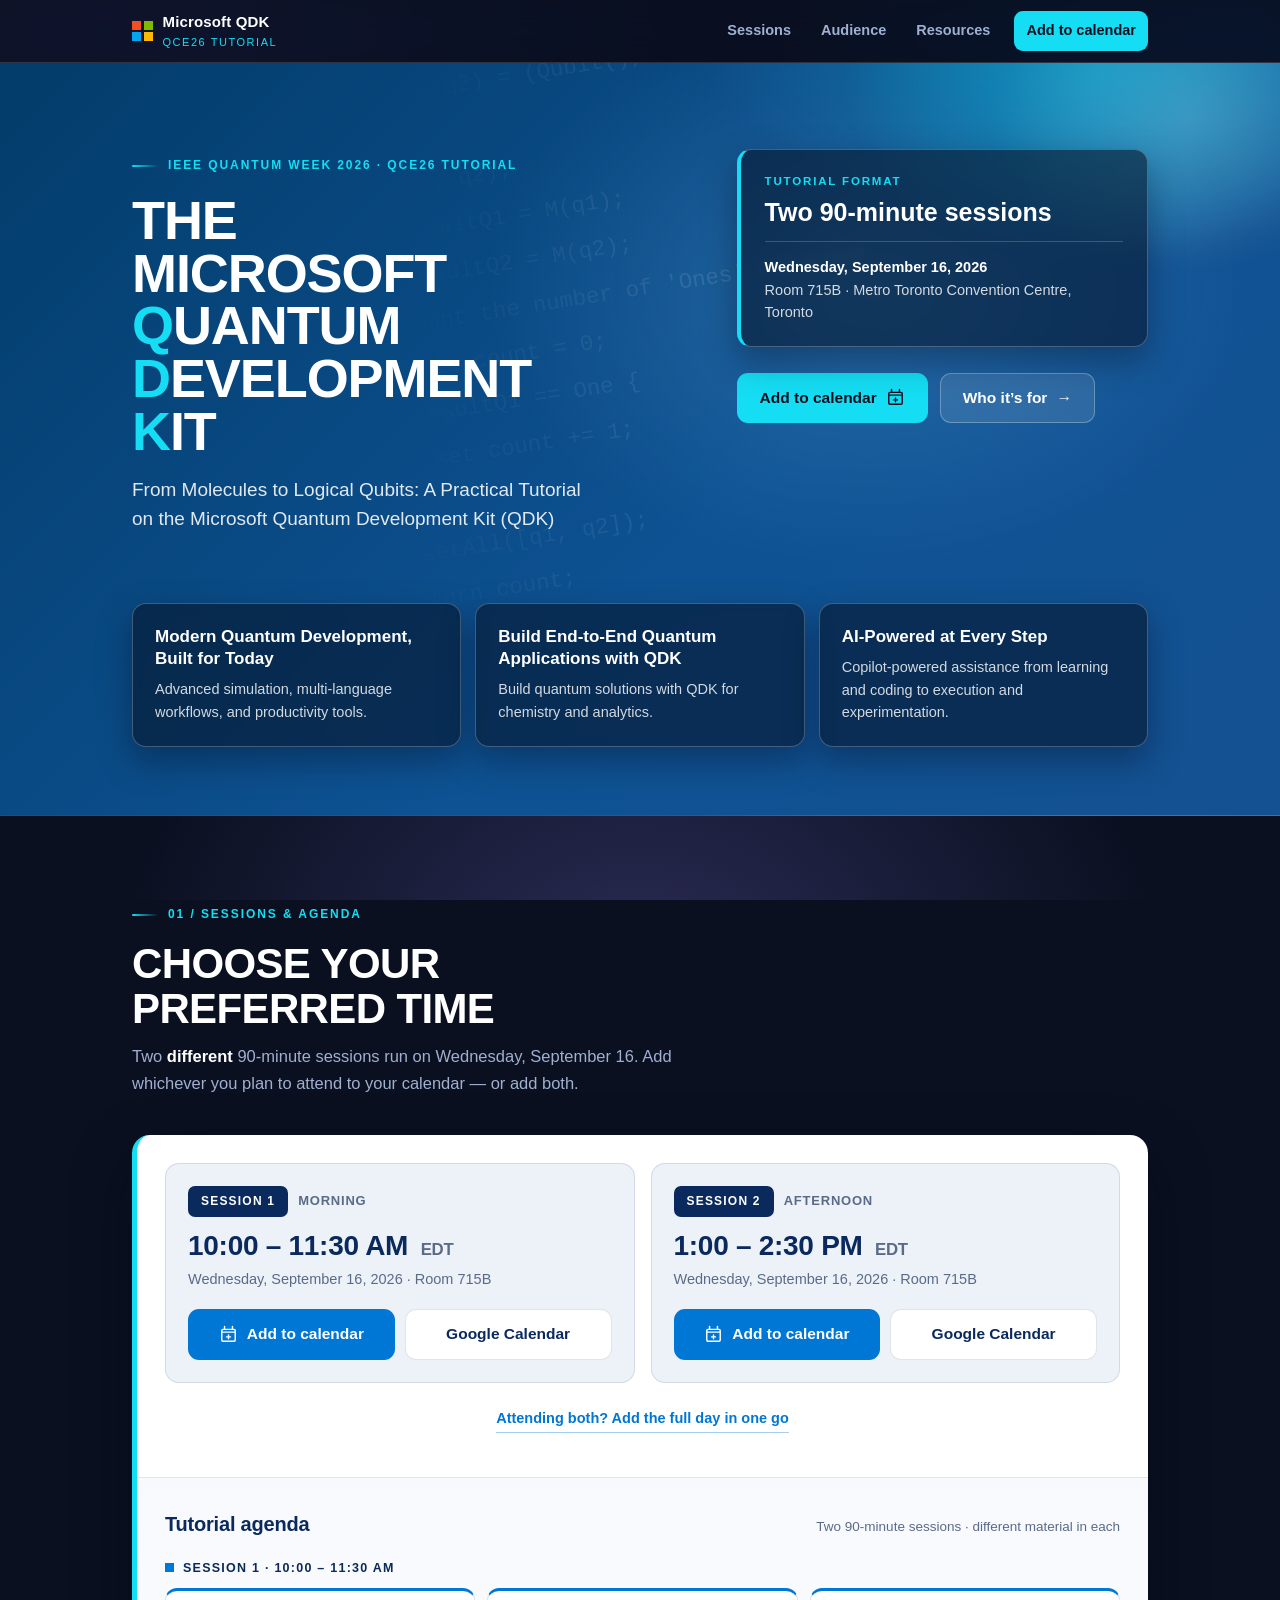
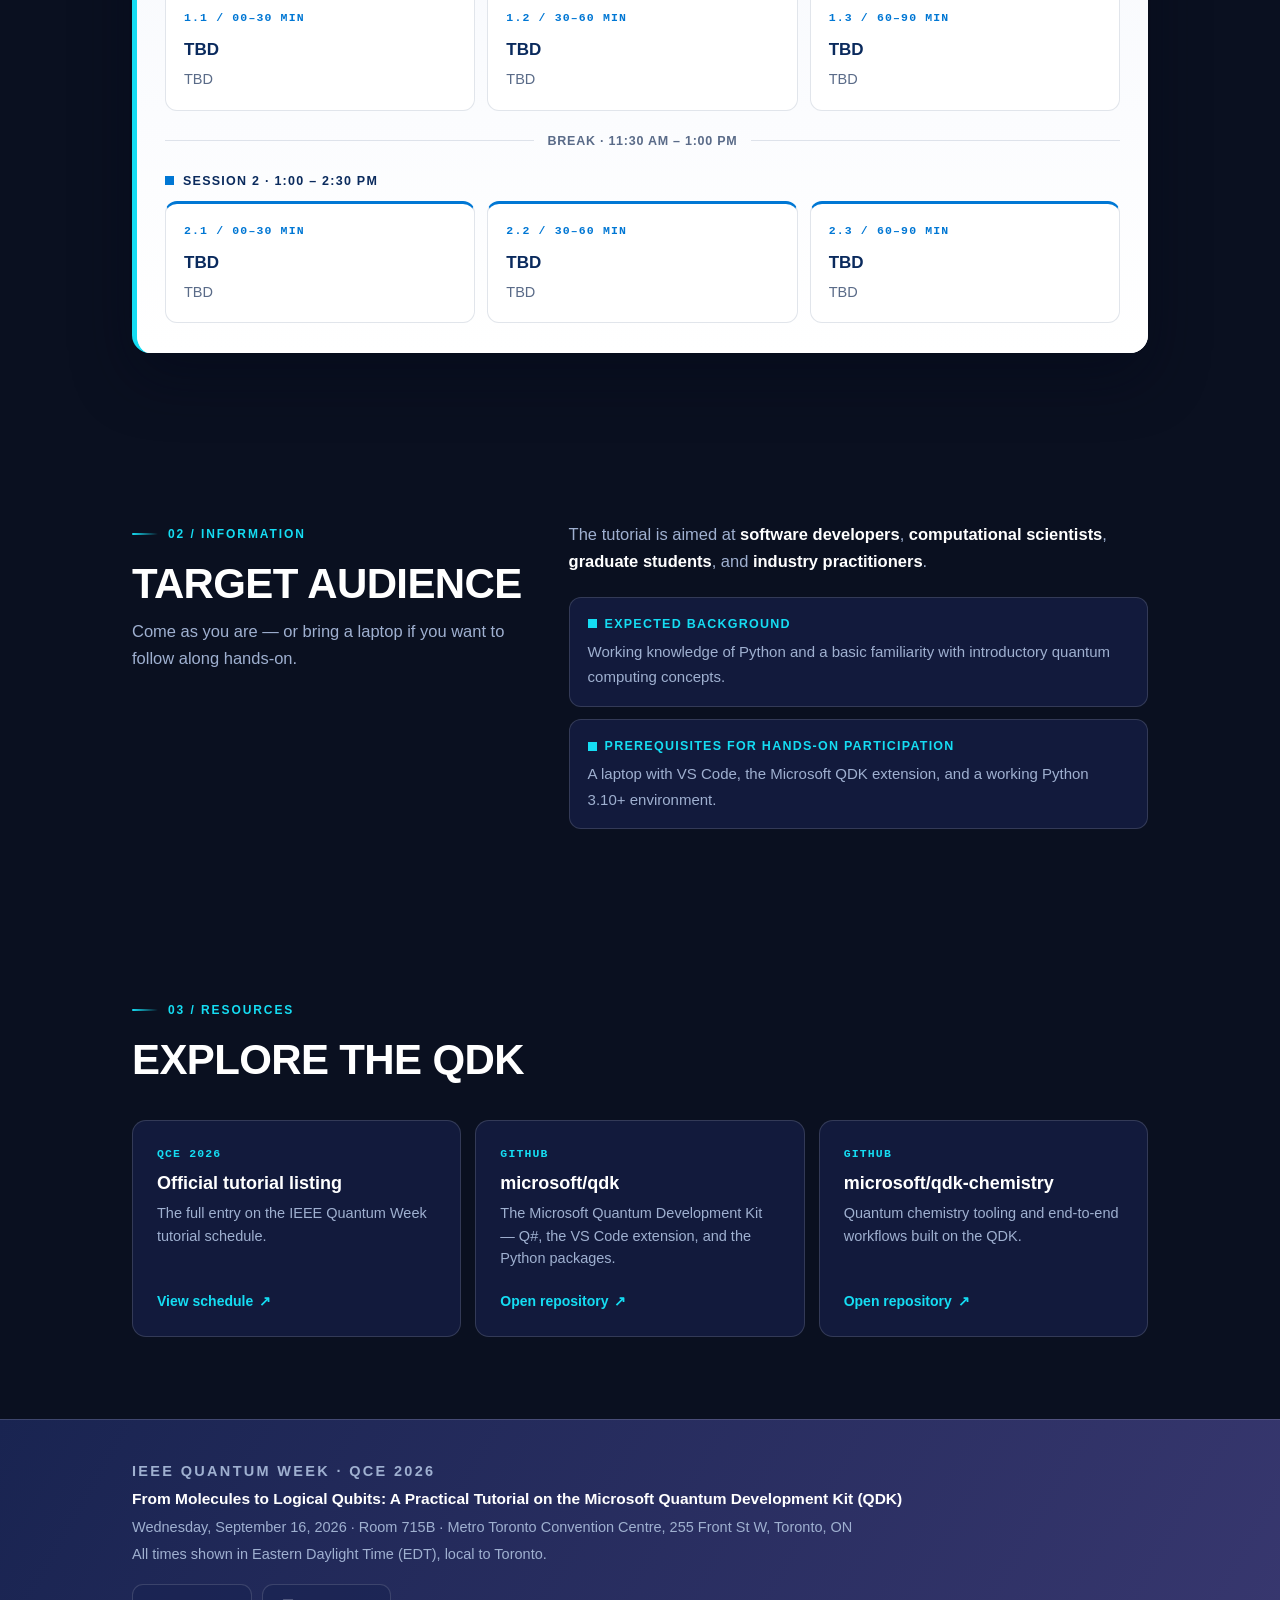
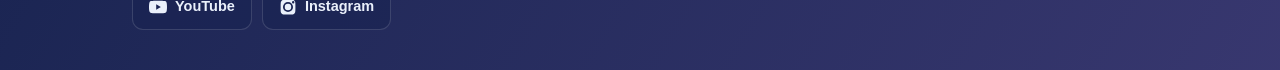
==== index.html @ 054aab3a "Treat the two sessions as distinct, shrink the hero, add socials Sessions now cover different materi" ====
<!DOCTYPE html>
<html lang="en">
<head>
<meta charset="utf-8">
<meta name="viewport" content="width=device-width, initial-scale=1, viewport-fit=cover">
<title>The Microsoft Quantum Development Kit &middot; QCE26 Tutorial</title>
<meta name="description" content="From Molecules to Logical Qubits: A Practical Tutorial on the Microsoft Quantum Development Kit (QDK). Two 90-minute sessions at IEEE Quantum Week (QCE 2026), Toronto. Add your preferred session to your calendar.">
<meta name="theme-color" content="#0a1020">
<meta property="og:title" content="The Microsoft Quantum Development Kit · QCE26 Tutorial">
<meta property="og:description" content="Two 90-minute sessions · Wednesday, September 16, 2026 · Room 715B · Metro Toronto Convention Centre">
<meta property="og:type" content="website">
<link rel="icon" href="data:image/svg+xml,&lt;svg xmlns=%22http://www.w3.org/2000/svg%22 viewBox=%220 0 32 32%22&gt;&lt;rect width=%2213%22 height=%2213%22 x=%222%22 y=%222%22 fill=%22%23f25022%22/&gt;&lt;rect width=%2213%22 height=%2213%22 x=%2217%22 y=%222%22 fill=%22%237fba00%22/&gt;&lt;rect width=%2213%22 height=%2213%22 x=%222%22 y=%2217%22 fill=%22%2300a4ef%22/&gt;&lt;rect width=%2213%22 height=%2213%22 x=%2217%22 y=%2217%22 fill=%22%23ffb900%22/&gt;&lt;/svg&gt;">
<style>
  *, *::before, *::after { box-sizing: border-box; }

  :root {
    /* Palette sampled from the QCE 2026 flyer */
    --navy-950: #0a1020;
    --navy-900: #0f1733;
    --navy-800: #192451;
    --purple:   #413d78;
    --blue-900: #0a2a5d;
    --blue-800: #023c6a;
    --blue-600: #0e5293;
    --blue-500: #145192;
    --ms-blue:  #0077d4;
    --cyan:     #15ddf3;

    --white: #ffffff;
    --row:   #edf2f9;
    --ink:   #0a2a5d;
    --ink-2: #33405c;
    --ink-3: #5a6b88;
    --line:  rgba(10, 42, 93, .12);

    --on-dark:     #eaf0fb;
    --on-dark-dim: #9fb0d0;
    --dark-line:   rgba(255, 255, 255, .14);

    --font-display: "Segoe UI Variable Display", "Segoe UI", -apple-system, BlinkMacSystemFont, "Helvetica Neue", Arial, sans-serif;
    --font-body: "Segoe UI Variable Text", "Segoe UI", -apple-system, BlinkMacSystemFont, Roboto, "Helvetica Neue", Arial, sans-serif;
    --font-mono: "Cascadia Code", "Consolas", ui-monospace, SFMono-Regular, Menlo, monospace;

    --radius: 18px;
    --header-h: 62px;
  }

  html {
    -webkit-text-size-adjust: 100%;
    scroll-behavior: smooth;
  }
  @media (prefers-reduced-motion: reduce) {
    html { scroll-behavior: auto; }
    * { transition: none !important; animation: none !important; }
  }

  body {
    margin: 0;
    min-height: 100dvh;
    font-family: var(--font-body);
    font-size: 16px;
    line-height: 1.6;
    color: var(--on-dark);
    background:
      radial-gradient(900px 620px at 8% 4%, rgba(65, 61, 120, .55), transparent 62%),
      radial-gradient(760px 540px at 96% 12%, rgba(14, 82, 147, .45), transparent 60%),
      radial-gradient(820px 620px at 50% 108%, rgba(65, 61, 120, .60), transparent 64%),
      var(--navy-950);
    background-attachment: fixed;
  }

  .container {
    width: 100%;
    max-width: 1080px;
    margin-inline: auto;
    padding-inline: clamp(18px, 4vw, 32px);
  }

  .sr-only {
    position: absolute; width: 1px; height: 1px;
    padding: 0; margin: -1px; overflow: hidden;
    clip: rect(0 0 0 0); white-space: nowrap; border: 0;
  }
  .skip-link {
    position: absolute; left: 12px; top: -60px; z-index: 100;
    padding: 10px 16px; border-radius: 10px;
    background: var(--cyan); color: var(--navy-950);
    font-weight: 700; text-decoration: none;
    transition: top .15s ease;
  }
  .skip-link:focus { top: 12px; }

  :where(a, button):focus-visible {
    outline: 2px solid var(--cyan);
    outline-offset: 3px;
    border-radius: 6px;
  }

  /* ---------------- Header ---------------- */

  .site-header {
    position: sticky; top: 0; z-index: 50;
    background: rgba(10, 16, 32, .82);
    -webkit-backdrop-filter: saturate(160%) blur(14px);
    backdrop-filter: saturate(160%) blur(14px);
    border-bottom: 1px solid var(--dark-line);
  }
  .header-inner {
    min-height: var(--header-h);
    display: flex; align-items: center; gap: 16px;
    flex-wrap: wrap;
  }
  .brand {
    display: inline-flex; align-items: center; gap: 10px;
    margin-right: auto;
    color: var(--white); text-decoration: none;
    font-family: var(--font-display);
    font-weight: 700; font-size: 15px; letter-spacing: .01em;
  }
  .brand-mark {
    display: grid; grid-template-columns: 9px 9px; gap: 2.5px;
    flex-shrink: 0;
  }
  .brand-mark i { display: block; width: 9px; height: 9px; }
  .brand-mark i:nth-child(1) { background: #f25022; }
  .brand-mark i:nth-child(2) { background: #7fba00; }
  .brand-mark i:nth-child(3) { background: #00a4ef; }
  .brand-mark i:nth-child(4) { background: #ffb900; }
  .brand-text small {
    display: block; font-size: 11px; font-weight: 500;
    letter-spacing: .14em; text-transform: uppercase;
    color: var(--cyan);
  }

  .nav-toggle {
    display: none;
    align-items: center; gap: 8px;
    padding: 8px 14px; border-radius: 10px;
    background: rgba(255, 255, 255, .07);
    border: 1px solid var(--dark-line);
    color: var(--on-dark);
    font: inherit; font-size: 14px; font-weight: 600;
    cursor: pointer;
  }

  .site-nav { display: flex; align-items: center; gap: 6px; }
  .site-nav a {
    padding: 8px 12px; border-radius: 9px;
    color: var(--on-dark-dim); text-decoration: none;
    font-size: 14.5px; font-weight: 600;
    transition: color .15s ease, background .15s ease;
  }
  .site-nav a:hover { color: var(--white); background: rgba(255, 255, 255, .07); }
  .site-nav .nav-cta {
    color: var(--navy-950);
    background: var(--cyan);
    margin-left: 6px;
  }
  .site-nav .nav-cta:hover { background: #6ce9f8; color: var(--navy-950); }

  @media (max-width: 760px) {
    .nav-toggle { display: inline-flex; }
    .site-nav {
      display: none;
      flex-basis: 100%;
      flex-direction: column; align-items: stretch; gap: 2px;
      padding-bottom: 12px;
    }
    .site-nav.is-open { display: flex; }
    .site-nav a { padding: 12px 14px; }
    .site-nav .nav-cta { margin-left: 0; margin-top: 6px; text-align: center; }
  }

  /* ---------------- Hero ---------------- */

  .hero {
    position: relative; isolation: isolate; overflow: hidden;
    background:
      radial-gradient(720px 420px at 88% -10%, rgba(21, 221, 243, .30), transparent 62%),
      radial-gradient(640px 460px at 68% 30%, rgba(120, 190, 240, .22), transparent 60%),
      linear-gradient(135deg, var(--blue-800) 0%, var(--blue-600) 58%, var(--blue-500) 100%);
    border-bottom: 1px solid rgba(255, 255, 255, .10);
  }
  /* Faint Q# code watermark, echoing the flyer artwork */
  .hero-code {
    position: absolute; inset: -8% -6% auto auto; z-index: -2;
    width: 78%;
    margin: 0; padding: 0;
    font-family: var(--font-mono);
    font-size: clamp(14px, 1.75vw, 24px);
    line-height: 2.05; white-space: pre;
    color: rgba(255, 255, 255, .14);
    transform: rotate(-9deg);
    -webkit-user-select: none; user-select: none;
    pointer-events: none;
    -webkit-mask-image: linear-gradient(100deg, transparent 8%, #000 44%, #000 80%, transparent 100%);
    mask-image: linear-gradient(100deg, transparent 8%, #000 44%, #000 80%, transparent 100%);
  }
  @media (max-width: 860px) { .hero-code { width: 130%; inset: -4% -30% auto auto; } }
  /* Soft translucent ribbon, echoing the flyer artwork */
  .hero-ribbon {
    position: absolute; z-index: -1; pointer-events: none;
    top: -34%; right: -14%; width: min(72%, 720px); aspect-ratio: 1.35;
    background:
      radial-gradient(closest-side, rgba(21, 221, 243, .34), transparent 72%),
      radial-gradient(closest-side at 62% 58%, rgba(255, 255, 255, .22), transparent 70%);
    border-radius: 50% 50% 46% 54% / 58% 42% 58% 42%;
    filter: blur(6px);
  }

  .hero-grid {
    position: relative;
    display: grid; gap: clamp(26px, 4vw, 48px);
    grid-template-columns: minmax(0, 1.15fr) minmax(0, .85fr);
    align-items: start;
    padding-block: clamp(48px, 8vw, 86px) clamp(30px, 4vw, 44px);
  }
  @media (max-width: 860px) { .hero-grid { grid-template-columns: 1fr; } }

  .eyebrow {
    display: inline-flex; align-items: center; gap: 10px;
    margin: 0 0 18px;
    font-size: 12px; font-weight: 700;
    letter-spacing: .16em; text-transform: uppercase;
    color: var(--cyan);
  }
  .eyebrow::before {
    content: ""; width: 26px; height: 2px; border-radius: 2px;
    background: linear-gradient(90deg, var(--cyan), rgba(21, 221, 243, 0));
    flex-shrink: 0;
  }

  .hero h1 {
    margin: 0 0 18px;
    font-family: var(--font-display);
    font-weight: 800; font-stretch: 87.5%;
    font-size: clamp(30px, 5.2vw, 54px);
    line-height: .98; letter-spacing: -.02em;
    text-transform: uppercase;
    color: var(--white);
  }
  /* One word per line so the Q / D / K initials always stack into "QDK" */
  .hero h1 .hl-line { display: block; }
  .hero h1 .hl-key { color: var(--cyan); }
  .hero-sub {
    margin: 0 0 26px; max-width: 44ch;
    font-size: clamp(16px, 1.7vw, 19px); line-height: 1.5;
    color: rgba(255, 255, 255, .88);
  }

  .hero-panel {
    padding: 22px 24px;
    background: rgba(6, 19, 40, .58);
    border: 1px solid rgba(255, 255, 255, .24);
    /* impeccable-disable side-tab -- deliberate: reproduces the cyan left edge
       on the white panel of the printed QCE 2026 flyer this page pairs with. */
    border-left: 4px solid var(--cyan);
    border-radius: 14px;
    box-shadow: 0 14px 34px rgba(2, 7, 20, .34);
    -webkit-backdrop-filter: blur(6px); backdrop-filter: blur(6px);
  }
  .panel-label {
    display: block; margin-bottom: 8px;
    font-size: 11.5px; font-weight: 700;
    letter-spacing: .16em; text-transform: uppercase;
    color: var(--cyan);
  }
  .panel-title {
    margin: 0 0 14px;
    font-family: var(--font-display);
    font-size: 25px; font-weight: 700; line-height: 1.15;
    color: var(--white);
  }
  .panel-line { display: block; height: 1px; background: rgba(255, 255, 255, .18); margin-bottom: 14px; }
  .panel-note { margin: 0; font-size: 14.5px; line-height: 1.55; color: rgba(255, 255, 255, .82); }
  .panel-note strong { color: var(--white); font-weight: 700; }

  .hero-actions { display: flex; flex-wrap: wrap; gap: 12px; margin-top: 26px; }

  .button {
    display: inline-flex; align-items: center; justify-content: center; gap: 9px;
    min-height: 48px; padding: 12px 22px;
    border-radius: 11px; border: 1px solid transparent;
    font-family: inherit; font-size: 15.5px; font-weight: 700;
    text-decoration: none; cursor: pointer;
    transition: transform .12s ease, filter .12s ease, background .15s ease;
  }
  .button svg { width: 19px; height: 19px; flex-shrink: 0; fill: none; stroke: currentColor; stroke-width: 1.8; stroke-linecap: round; stroke-linejoin: round; }
  .button:active { transform: scale(.985); }
  .button--primary { background: var(--cyan); color: var(--navy-950); }
  .button--primary:hover { filter: brightness(1.07); }
  .button--onblue { background: rgba(255, 255, 255, .10); color: var(--white); border-color: rgba(255, 255, 255, .28); }
  .button--onblue:hover { background: rgba(255, 255, 255, .18); }
  .button--ms { background: var(--ms-blue); color: var(--white); }
  .button--ms:hover { filter: brightness(1.08); }
  .button--ghost { background: var(--white); color: var(--ink); border-color: var(--line); }
  .button--ghost:hover { background: var(--row); }

  /* Three flyer highlights across the bottom of the hero */
  .highlights {
    position: relative;
    display: grid; gap: 14px;
    grid-template-columns: repeat(3, minmax(0, 1fr));
    padding-bottom: clamp(44px, 6vw, 68px);
  }
  @media (max-width: 860px) { .highlights { grid-template-columns: 1fr; } }
  .highlight {
    padding: 22px;
    background: rgba(6, 19, 40, .58);
    border: 1px solid rgba(255, 255, 255, .24);
    border-radius: 14px;
    box-shadow: 0 14px 34px rgba(2, 7, 20, .34);
    -webkit-backdrop-filter: blur(6px); backdrop-filter: blur(6px);
  }
  .highlight h3 {
    margin: 0 0 8px;
    font-family: var(--font-display);
    font-size: 17px; font-weight: 700; line-height: 1.3;
    color: var(--white);
  }
  .highlight p { margin: 0; font-size: 14.5px; line-height: 1.55; color: rgba(255, 255, 255, .82); }

  /* ---------------- Sections ---------------- */

  .section { padding-block: clamp(46px, 7vw, 82px); scroll-margin-top: calc(var(--header-h) + 12px); }

  .section-head { margin-bottom: clamp(24px, 3.4vw, 38px); max-width: 62ch; }
  .section-head h2 {
    margin: 0 0 12px;
    font-family: var(--font-display);
    font-weight: 800; font-stretch: 87.5%;
    font-size: clamp(28px, 4.4vw, 42px);
    line-height: 1.06; letter-spacing: -.015em;
    text-transform: uppercase;
    color: var(--white);
    text-wrap: balance;
  }
  .section-lead { margin: 0; font-size: 16.5px; line-height: 1.62; color: var(--on-dark-dim); }
  .section-lead strong { color: var(--white); font-weight: 600; }

  /* The white card, mirroring the flyer's cyan-edged panel */
  .panel-card {
    background: var(--white);
    color: var(--ink-2);
    border-radius: var(--radius);
    /* impeccable-disable side-tab -- deliberate: reproduces the cyan left edge
       on the white panel of the printed QCE 2026 flyer this page pairs with. */
    border-left: 5px solid var(--cyan);
    box-shadow: 0 24px 60px rgba(3, 8, 24, .42);
    overflow: hidden;
  }

  /* ---------------- Sessions ---------------- */

  .session-grid {
    display: grid; gap: 16px;
    grid-template-columns: repeat(2, minmax(0, 1fr));
    padding: clamp(20px, 3vw, 28px);
  }
  @media (max-width: 760px) { .session-grid { grid-template-columns: 1fr; } }

  .session {
    display: flex; flex-direction: column;
    padding: 22px;
    background: var(--row);
    border: 1px solid var(--line);
    border-radius: 14px;
  }
  .session-head { display: flex; align-items: center; gap: 10px; margin-bottom: 14px; flex-wrap: wrap; }
  .session-badge {
    padding: 6px 13px; border-radius: 7px;
    background: var(--blue-900); color: var(--white);
    font-family: var(--font-display);
    font-size: 12px; font-weight: 700; letter-spacing: .1em; text-transform: uppercase;
  }
  .session-part { font-size: 13px; font-weight: 600; letter-spacing: .06em; text-transform: uppercase; color: var(--ink-3); }
  .session-time {
    margin: 0 0 6px;
    font-family: var(--font-display);
    font-size: clamp(23px, 3vw, 28px); font-weight: 700;
    line-height: 1.1; letter-spacing: -.01em;
    color: var(--ink);
  }
  .session-time span { font-size: .6em; font-weight: 700; color: var(--ink-3); margin-left: 5px; }
  .session-meta { margin: 0 0 18px; font-size: 14.5px; color: var(--ink-3); }
  .session-actions { display: flex; flex-wrap: wrap; gap: 10px; margin-top: auto; }
  .session-actions .button { flex: 1 1 168px; }

  .session-foot {
    padding: 0 clamp(20px, 3vw, 28px) clamp(22px, 3vw, 28px);
    margin-top: -6px;
    text-align: center;
  }
  .text-link {
    display: inline-flex; align-items: center; gap: 6px;
    color: var(--ms-blue); font-size: 14.5px; font-weight: 600;
    text-decoration: none; border-bottom: 1px solid rgba(0, 119, 212, .35); padding-bottom: 2px;
  }
  .text-link:hover { border-bottom-color: var(--ms-blue); }

  /* ---------------- Agenda ---------------- */

  .agenda {
    padding: clamp(22px, 3vw, 30px) clamp(20px, 3vw, 28px);
    border-top: 1px solid var(--line);
    background: linear-gradient(180deg, #f7f9fd, var(--white));
  }
  .agenda-head {
    display: flex; align-items: baseline; justify-content: space-between;
    gap: 14px; flex-wrap: wrap; margin-bottom: 18px;
  }
  .agenda-head h3 {
    margin: 0;
    font-family: var(--font-display);
    font-size: 20px; font-weight: 700; letter-spacing: -.01em;
    color: var(--ink);
  }
  .agenda-head p { margin: 0; font-size: 13.5px; color: var(--ink-3); }
  .agenda-grid { display: grid; gap: 12px; grid-template-columns: repeat(3, minmax(0, 1fr)); }
  @media (max-width: 760px) { .agenda-grid { grid-template-columns: 1fr; } }

  /* Each session gets its own labelled row of blocks, split by the midday break */
  .agenda-session {
    margin: 0 0 10px;
    display: flex; align-items: center; gap: 9px;
    font-family: var(--font-display);
    font-size: 12.5px; font-weight: 700; letter-spacing: .1em; text-transform: uppercase;
    color: var(--blue-900);
  }
  .agenda-session::before {
    content: ""; flex-shrink: 0;
    width: 9px; height: 9px;
    background: var(--ms-blue);
  }
  .agenda-session + .agenda-grid { margin-bottom: 0; }
  .agenda-break {
    display: flex; align-items: center; gap: 14px;
    margin: 20px 0;
    font-size: 12.5px; font-weight: 600; letter-spacing: .06em; text-transform: uppercase;
    color: var(--ink-3);
  }
  .agenda-break::before, .agenda-break::after {
    content: ""; flex: 1 1 auto; height: 1px; background: var(--line);
  }
  .agenda-card {
    padding: 18px;
    background: var(--white);
    border: 1px solid var(--line);
    border-top: 3px solid var(--ms-blue);
    border-radius: 12px;
  }
  .card-number {
    display: block; margin-bottom: 9px;
    font-family: var(--font-mono);
    font-size: 11.5px; font-weight: 700; letter-spacing: .1em; text-transform: uppercase;
    color: var(--ms-blue);
  }
  .agenda-card h4 {
    margin: 0 0 5px;
    font-family: var(--font-display);
    font-size: 17px; font-weight: 700; color: var(--ink);
  }
  .agenda-card p { margin: 0; font-size: 14.5px; color: var(--ink-3); }

  /* ---------------- Audience ---------------- */

  .info-grid {
    display: grid; gap: clamp(20px, 3vw, 34px);
    grid-template-columns: minmax(0, .82fr) minmax(0, 1.18fr);
    align-items: start;
  }
  @media (max-width: 860px) { .info-grid { grid-template-columns: 1fr; } }
  /* No enclosing card here - the content sits straight on the dark section,
     so every colour below is the light-on-dark counterpart of the card version. */
  .info-body { padding-top: 4px; }
  .info-body > p:first-child { margin-top: 0; font-size: 16.5px; line-height: 1.62; color: var(--on-dark-dim); }
  .info-body > p:first-child strong { color: var(--white); font-weight: 700; }
  .req-list { list-style: none; margin: 22px 0 0; padding: 0; display: grid; gap: 12px; }
  .req-list li {
    padding: 16px 18px;
    background: rgba(25, 36, 81, .58);
    border: 1px solid var(--dark-line);
    border-radius: 12px;
  }
  .req-list strong {
    display: flex; align-items: center; gap: 8px; margin-bottom: 5px;
    font-family: var(--font-display);
    font-size: 12.5px; font-weight: 700; letter-spacing: .1em; text-transform: uppercase;
    color: var(--cyan);
  }
  .req-list strong::before {
    content: ""; flex-shrink: 0;
    width: 9px; height: 9px;
    background: var(--cyan);
  }
  .req-list span { font-size: 15px; line-height: 1.55; color: var(--on-dark-dim); }

  /* ---------------- Resources ---------------- */

  .resource-grid { display: grid; gap: 14px; grid-template-columns: repeat(3, minmax(0, 1fr)); }
  @media (max-width: 860px) { .resource-grid { grid-template-columns: 1fr; } }
  .resource {
    display: flex; flex-direction: column; gap: 8px;
    padding: 24px;
    background: rgba(25, 36, 81, .58);
    border: 1px solid var(--dark-line);
    border-radius: 14px;
    color: inherit; text-decoration: none;
    transition: background .15s ease, border-color .15s ease, transform .15s ease;
  }
  .resource:hover { background: rgba(25, 36, 81, .92); border-color: rgba(21, 221, 243, .5); transform: translateY(-2px); }
  .resource-kind {
    font-family: var(--font-mono);
    font-size: 11.5px; font-weight: 700; letter-spacing: .1em; text-transform: uppercase;
    color: var(--cyan);
  }
  .resource h3 {
    margin: 0;
    font-family: var(--font-display);
    font-size: 18px; font-weight: 700; line-height: 1.25;
    color: var(--white);
  }
  .resource p { margin: 0; font-size: 14.5px; line-height: 1.55; color: var(--on-dark-dim); }
  .resource-go {
    margin-top: auto; padding-top: 12px;
    display: inline-flex; align-items: center; gap: 6px;
    font-size: 14px; font-weight: 700; color: var(--cyan);
  }

  /* ---------------- Footer ---------------- */

  .site-footer {
    background: linear-gradient(120deg, var(--navy-800), var(--purple) 130%);
    border-top: 1px solid var(--dark-line);
  }
  .footer-inner { padding-block: clamp(28px, 4vw, 40px); }
  .footer-title {
    margin: 0 0 6px;
    font-family: var(--font-display);
    font-size: 12.5px; font-weight: 700; letter-spacing: .16em; text-transform: uppercase;
    color: var(--cyan);
  }
  .footer-inner p { margin: 0 0 4px; font-size: 14.5px; line-height: 1.6; color: var(--on-dark-dim); }
  .footer-inner p.strong { color: var(--white); font-weight: 600; font-size: 15.5px; }

  .footer-social { display: flex; flex-wrap: wrap; gap: 10px; margin-top: 18px; }
  .social {
    display: inline-flex; align-items: center; gap: 8px;
    min-height: 44px; padding: 10px 16px;
    background: rgba(25, 36, 81, .58);
    border: 1px solid var(--dark-line);
    border-radius: 11px;
    font-size: 14.5px; font-weight: 600;
    color: var(--on-dark); text-decoration: none;
    transition: background .15s ease, border-color .15s ease, color .15s ease;
  }
  .social:hover, .social:focus-visible { background: rgba(25, 36, 81, .92); border-color: rgba(21, 221, 243, .5); color: var(--white); }
  .social svg { width: 18px; height: 18px; flex-shrink: 0; fill: currentColor; }
</style>
</head>
<body id="top">

<a class="skip-link" href="#main">Skip to content</a>

<header class="site-header">
  <div class="container header-inner">
    <a class="brand" href="#top" aria-label="QDK QCE26 Tutorial — home">
      <span class="brand-mark" aria-hidden="true"><i></i><i></i><i></i><i></i></span>
      <span class="brand-text">Microsoft QDK<small>QCE26 Tutorial</small></span>
    </a>

    <button class="nav-toggle" type="button" aria-expanded="false" aria-controls="site-navigation">
      <span class="sr-only">Toggle navigation</span>
      <span aria-hidden="true">Menu</span>
    </button>

    <nav id="site-navigation" class="site-nav" aria-label="Primary navigation">
      <a href="#sessions">Sessions</a>
      <a href="#audience">Audience</a>
      <a href="#resources">Resources</a>
      <a class="nav-cta" href="#sessions">Add to calendar</a>
    </nav>
  </div>
</header>

<main id="main">

  <section class="hero" aria-labelledby="page-heading">
    <pre class="hero-code" aria-hidden="true">use (q1, q2) = (Qubit(), Qubit());
H(q1);
CNOT(q1, q2);
let resultQ1 = M(q1);
let resultQ2 = M(q2);
// Count the number of 'Ones' returned
mutable count = 0;
if resultQ1 == One {
    set count += 1;
}
ResetAll([q1, q2]);
return count;</pre>
    <span class="hero-ribbon" aria-hidden="true"></span>

    <div class="container">
      <div class="hero-grid">
        <div class="hero-copy">
          <p class="eyebrow">IEEE Quantum Week 2026 &middot; QCE26 Tutorial</p>
          <h1 id="page-heading">
            <span class="hl-line">The</span>
            <span class="hl-line">Microsoft</span>
            <span class="hl-line"><span class="hl-key">Q</span>uantum</span>
            <span class="hl-line"><span class="hl-key">D</span>evelopment</span>
            <span class="hl-line"><span class="hl-key">K</span>it</span>
          </h1>
          <p class="hero-sub">From Molecules to Logical Qubits: A Practical Tutorial on the Microsoft Quantum Development Kit (QDK)</p>
        </div>

        <div class="hero-side">
          <div class="hero-panel">
            <span class="panel-label">Tutorial format</span>
            <p class="panel-title">Two 90-minute sessions</p>
            <span class="panel-line" aria-hidden="true"></span>
            <p class="panel-note"><strong>Wednesday, September 16, 2026</strong><br>Room 715B &middot; Metro Toronto Convention Centre, Toronto</p>
          </div>
          <div class="hero-actions">
            <a class="button button--primary" href="#sessions">
              Add to calendar
              <svg viewBox="0 0 24 24" aria-hidden="true"><path d="M7 2v3M17 2v3M3.5 9h17M5 5.5h14a1.5 1.5 0 0 1 1.5 1.5v12A1.5 1.5 0 0 1 19 20.5H5A1.5 1.5 0 0 1 3.5 19V7A1.5 1.5 0 0 1 5 5.5Z"/><path d="M12 12.5v5M9.5 15h5"/></svg>
            </a>
            <a class="button button--onblue" href="#audience">Who it&rsquo;s for <span aria-hidden="true">&rarr;</span></a>
          </div>
        </div>
      </div>

      <div class="highlights">
        <article class="highlight">
          <h3>Modern Quantum Development, Built for Today</h3>
          <p>Advanced simulation, multi-language workflows, and productivity tools.</p>
        </article>
        <article class="highlight">
          <h3>Build End-to-End Quantum Applications with QDK</h3>
          <p>Build quantum solutions with QDK for chemistry and analytics.</p>
        </article>
        <article class="highlight">
          <h3>AI-Powered at Every Step</h3>
          <p>Copilot-powered assistance from learning and coding to execution and experimentation.</p>
        </article>
      </div>
    </div>
  </section>

  <section id="sessions" class="section" aria-labelledby="sessions-heading">
    <div class="container">
      <div class="section-head">
        <p class="eyebrow">01 / Sessions &amp; agenda</p>
        <h2 id="sessions-heading">Choose your preferred time</h2>
        <p class="section-lead">Two <strong>different</strong> 90-minute sessions run on Wednesday, September 16. Add whichever you plan to attend to your calendar &mdash; or add both.</p>
      </div>

      <div class="panel-card">
        <div class="session-grid">
          <article class="session">
            <div class="session-head">
              <span class="session-badge">Session 1</span>
              <span class="session-part">Morning</span>
            </div>
            <p class="session-time">10:00 &ndash; 11:30 AM <span>EDT</span></p>
            <p class="session-meta">Wednesday, September 16, 2026 &middot; Room 715B</p>
            <div class="session-actions">
              <a class="button button--ms" href="session1.ics">
                <svg viewBox="0 0 24 24" aria-hidden="true"><path d="M7 2v3M17 2v3M3.5 9h17M5 5.5h14a1.5 1.5 0 0 1 1.5 1.5v12A1.5 1.5 0 0 1 19 20.5H5A1.5 1.5 0 0 1 3.5 19V7A1.5 1.5 0 0 1 5 5.5Z"/><path d="M12 12.5v5M9.5 15h5"/></svg>
                Add to calendar
              </a>
              <a class="button button--ghost" href="https://calendar.google.com/calendar/render?action=TEMPLATE&amp;text=QDK%20Tutorial%20%28Session%201%29:%20From%20Molecules%20to%20Logical%20Qubits&amp;dates=20260916T140000Z/20260916T153000Z&amp;details=Session%201%20of%20the%20Microsoft%20Quantum%20Development%20Kit%20tutorial%20at%20IEEE%20Quantum%20Week%20%28QCE%202026%29.%0A%0AFrom%20Molecules%20to%20Logical%20Qubits:%20A%20Practical%20Tutorial%20on%20the%20Microsoft%20Quantum%20Development%20Kit%20%28QDK%29%0A%0AFull%20details:%20https://qce.quantum.ieee.org/2026/qce26-schedule/tutorial-schedule/%231297-1&amp;location=Room%20715B%2C%20Metro%20Toronto%20Convention%20Centre%2C%20255%20Front%20St%20W%2C%20Toronto%2C%20ON%2C%20Canada&amp;ctz=America/Toronto" target="_blank" rel="noopener">Google Calendar</a>
            </div>
          </article>

          <article class="session">
            <div class="session-head">
              <span class="session-badge">Session 2</span>
              <span class="session-part">Afternoon</span>
            </div>
            <p class="session-time">1:00 &ndash; 2:30 PM <span>EDT</span></p>
            <p class="session-meta">Wednesday, September 16, 2026 &middot; Room 715B</p>
            <div class="session-actions">
              <a class="button button--ms" href="session2.ics">
                <svg viewBox="0 0 24 24" aria-hidden="true"><path d="M7 2v3M17 2v3M3.5 9h17M5 5.5h14a1.5 1.5 0 0 1 1.5 1.5v12A1.5 1.5 0 0 1 19 20.5H5A1.5 1.5 0 0 1 3.5 19V7A1.5 1.5 0 0 1 5 5.5Z"/><path d="M12 12.5v5M9.5 15h5"/></svg>
                Add to calendar
              </a>
              <a class="button button--ghost" href="https://calendar.google.com/calendar/render?action=TEMPLATE&amp;text=QDK%20Tutorial%20%28Session%202%29:%20From%20Molecules%20to%20Logical%20Qubits&amp;dates=20260916T170000Z/20260916T183000Z&amp;details=Session%202%20of%20the%20Microsoft%20Quantum%20Development%20Kit%20tutorial%20at%20IEEE%20Quantum%20Week%20%28QCE%202026%29.%0A%0AFrom%20Molecules%20to%20Logical%20Qubits:%20A%20Practical%20Tutorial%20on%20the%20Microsoft%20Quantum%20Development%20Kit%20%28QDK%29%0A%0AFull%20details:%20https://qce.quantum.ieee.org/2026/qce26-schedule/tutorial-schedule/%231297-1&amp;location=Room%20715B%2C%20Metro%20Toronto%20Convention%20Centre%2C%20255%20Front%20St%20W%2C%20Toronto%2C%20ON%2C%20Canada&amp;ctz=America/Toronto" target="_blank" rel="noopener">Google Calendar</a>
            </div>
          </article>
        </div>

        <p class="session-foot"><a class="text-link" href="both-sessions.ics">Attending both? Add the full day in one go</a></p>

        <div class="agenda">
          <div class="agenda-head">
            <h3>Tutorial agenda</h3>
            <p>Two 90-minute sessions &middot; different material in each</p>
          </div>

          <p class="agenda-session">Session 1 &middot; 10:00 &ndash; 11:30 AM</p>
          <div class="agenda-grid">
            <article class="agenda-card">
              <span class="card-number">1.1 / 00&ndash;30 min</span>
              <h4>TBD</h4>
              <p>TBD</p>
            </article>
            <article class="agenda-card">
              <span class="card-number">1.2 / 30&ndash;60 min</span>
              <h4>TBD</h4>
              <p>TBD</p>
            </article>
            <article class="agenda-card">
              <span class="card-number">1.3 / 60&ndash;90 min</span>
              <h4>TBD</h4>
              <p>TBD</p>
            </article>
          </div>

          <p class="agenda-break">Break &middot; 11:30 AM &ndash; 1:00 PM</p>

          <p class="agenda-session">Session 2 &middot; 1:00 &ndash; 2:30 PM</p>
          <div class="agenda-grid">
            <article class="agenda-card">
              <span class="card-number">2.1 / 00&ndash;30 min</span>
              <h4>TBD</h4>
              <p>TBD</p>
            </article>
            <article class="agenda-card">
              <span class="card-number">2.2 / 30&ndash;60 min</span>
              <h4>TBD</h4>
              <p>TBD</p>
            </article>
            <article class="agenda-card">
              <span class="card-number">2.3 / 60&ndash;90 min</span>
              <h4>TBD</h4>
              <p>TBD</p>
            </article>
          </div>
        </div>
      </div>
    </div>
  </section>

  <section id="audience" class="section" aria-labelledby="audience-heading">
    <div class="container info-grid">
      <div class="section-head" style="margin-bottom:0">
        <p class="eyebrow">02 / Information</p>
        <h2 id="audience-heading">Target audience</h2>
        <p class="section-lead">Come as you are &mdash; or bring a laptop if you want to follow along hands-on.</p>
      </div>

      <div class="info-body">
        <p>The tutorial is aimed at <strong>software developers</strong>, <strong>computational scientists</strong>, <strong>graduate students</strong>, and <strong>industry practitioners</strong>.</p>
        <ul class="req-list">
          <li>
            <strong>Expected background</strong>
            <span>Working knowledge of Python and a basic familiarity with introductory quantum computing concepts.</span>
          </li>
          <li>
            <strong>Prerequisites for hands-on participation</strong>
            <span>A laptop with VS Code, the Microsoft QDK extension, and a working Python 3.10+ environment.</span>
          </li>
        </ul>
      </div>
    </div>
  </section>

  <section id="resources" class="section" aria-labelledby="resources-heading">
    <div class="container">
      <div class="section-head">
        <p class="eyebrow">03 / Resources</p>
        <h2 id="resources-heading">Explore the QDK</h2>
      </div>

      <div class="resource-grid">
        <a class="resource" href="https://qce.quantum.ieee.org/2026/qce26-schedule/tutorial-schedule/#1297-1" target="_blank" rel="noopener">
          <span class="resource-kind">QCE 2026</span>
          <h3>Official tutorial listing</h3>
          <p>The full entry on the IEEE Quantum Week tutorial schedule.</p>
          <span class="resource-go">View schedule <span aria-hidden="true">&#8599;</span></span>
        </a>

        <a class="resource" href="https://github.com/microsoft/qdk" target="_blank" rel="noopener">
          <span class="resource-kind">GitHub</span>
          <h3>microsoft/qdk</h3>
          <p>The Microsoft Quantum Development Kit &mdash; Q#, the VS Code extension, and the Python packages.</p>
          <span class="resource-go">Open repository <span aria-hidden="true">&#8599;</span></span>
        </a>

        <a class="resource" href="https://github.com/microsoft/qdk-chemistry" target="_blank" rel="noopener">
          <span class="resource-kind">GitHub</span>
          <h3>microsoft/qdk-chemistry</h3>
          <p>Quantum chemistry tooling and end-to-end workflows built on the QDK.</p>
          <span class="resource-go">Open repository <span aria-hidden="true">&#8599;</span></span>
        </a>
      </div>
    </div>
  </section>

</main>

<footer class="site-footer">
  <div class="container footer-inner">
    <p class="footer-title">IEEE Quantum Week &middot; QCE 2026</p>
    <p class="strong">From Molecules to Logical Qubits: A Practical Tutorial on the Microsoft Quantum Development Kit (QDK)</p>
    <p>Wednesday, September 16, 2026 &middot; Room 715B &middot; Metro Toronto Convention Centre, 255 Front St W, Toronto, ON</p>
    <p>All times shown in Eastern Daylight Time (EDT), local to Toronto.</p>

    <div class="footer-social">
      <a class="social" href="https://www.youtube.com/playlist?list=PLlrxD0HtieHj3mBWaxRbKBGil8Snm6LK2" target="_blank" rel="noopener">
        <svg viewBox="0 0 24 24" aria-hidden="true"><path d="M23.5 6.2a3 3 0 0 0-2.1-2.1C19.5 3.6 12 3.6 12 3.6s-7.5 0-9.4.5A3 3 0 0 0 .5 6.2C0 8.1 0 12 0 12s0 3.9.5 5.8a3 3 0 0 0 2.1 2.1c1.9.5 9.4.5 9.4.5s7.5 0 9.4-.5a3 3 0 0 0 2.1-2.1c.5-1.9.5-5.8.5-5.8s0-3.9-.5-5.8ZM9.6 15.6V8.4l6.2 3.6-6.2 3.6Z"/></svg>
        YouTube
      </a>
      <a class="social" href="https://www.instagram.com/quantumirl/" target="_blank" rel="noopener">
        <svg viewBox="0 0 24 24" aria-hidden="true"><path d="M12 2.2c3.2 0 3.6 0 4.9.1 1.2.1 1.8.2 2.2.4.6.2 1 .5 1.4.9.4.4.7.8.9 1.4.2.4.4 1 .4 2.2.1 1.3.1 1.7.1 4.9s0 3.6-.1 4.9c-.1 1.2-.2 1.8-.4 2.2-.2.6-.5 1-.9 1.4-.4.4-.8.7-1.4.9-.4.2-1 .4-2.2.4-1.3.1-1.7.1-4.9.1s-3.6 0-4.9-.1c-1.2-.1-1.8-.2-2.2-.4-.6-.2-1-.5-1.4-.9-.4-.4-.7-.8-.9-1.4-.2-.4-.4-1-.4-2.2C2.2 15.6 2.2 15.2 2.2 12s0-3.6.1-4.9c.1-1.2.2-1.8.4-2.2.2-.6.5-1 .9-1.4.4-.4.8-.7 1.4-.9.4-.2 1-.4 2.2-.4C8.4 2.2 8.8 2.2 12 2.2Zm0 3.1A6.7 6.7 0 1 0 18.7 12 6.7 6.7 0 0 0 12 5.3Zm0 11A4.3 4.3 0 1 1 16.3 12 4.3 4.3 0 0 1 12 16.3ZM18.9 4a1.6 1.6 0 1 0 1.6 1.6A1.6 1.6 0 0 0 18.9 4Z"/></svg>
        Instagram
      </a>
    </div>
  </div>
</footer>

<script>
  (function () {
    var toggle = document.querySelector('.nav-toggle');
    var nav = document.getElementById('site-navigation');
    if (!toggle || !nav) return;

    function close() {
      nav.classList.remove('is-open');
      toggle.setAttribute('aria-expanded', 'false');
    }

    toggle.addEventListener('click', function () {
      var open = nav.classList.toggle('is-open');
      toggle.setAttribute('aria-expanded', open ? 'true' : 'false');
    });

    nav.addEventListener('click', function (e) {
      if (e.target.tagName === 'A') close();
    });

    document.addEventListener('keydown', function (e) {
      if (e.key === 'Escape') close();
    });
  })();
</script>

</body>
</html>
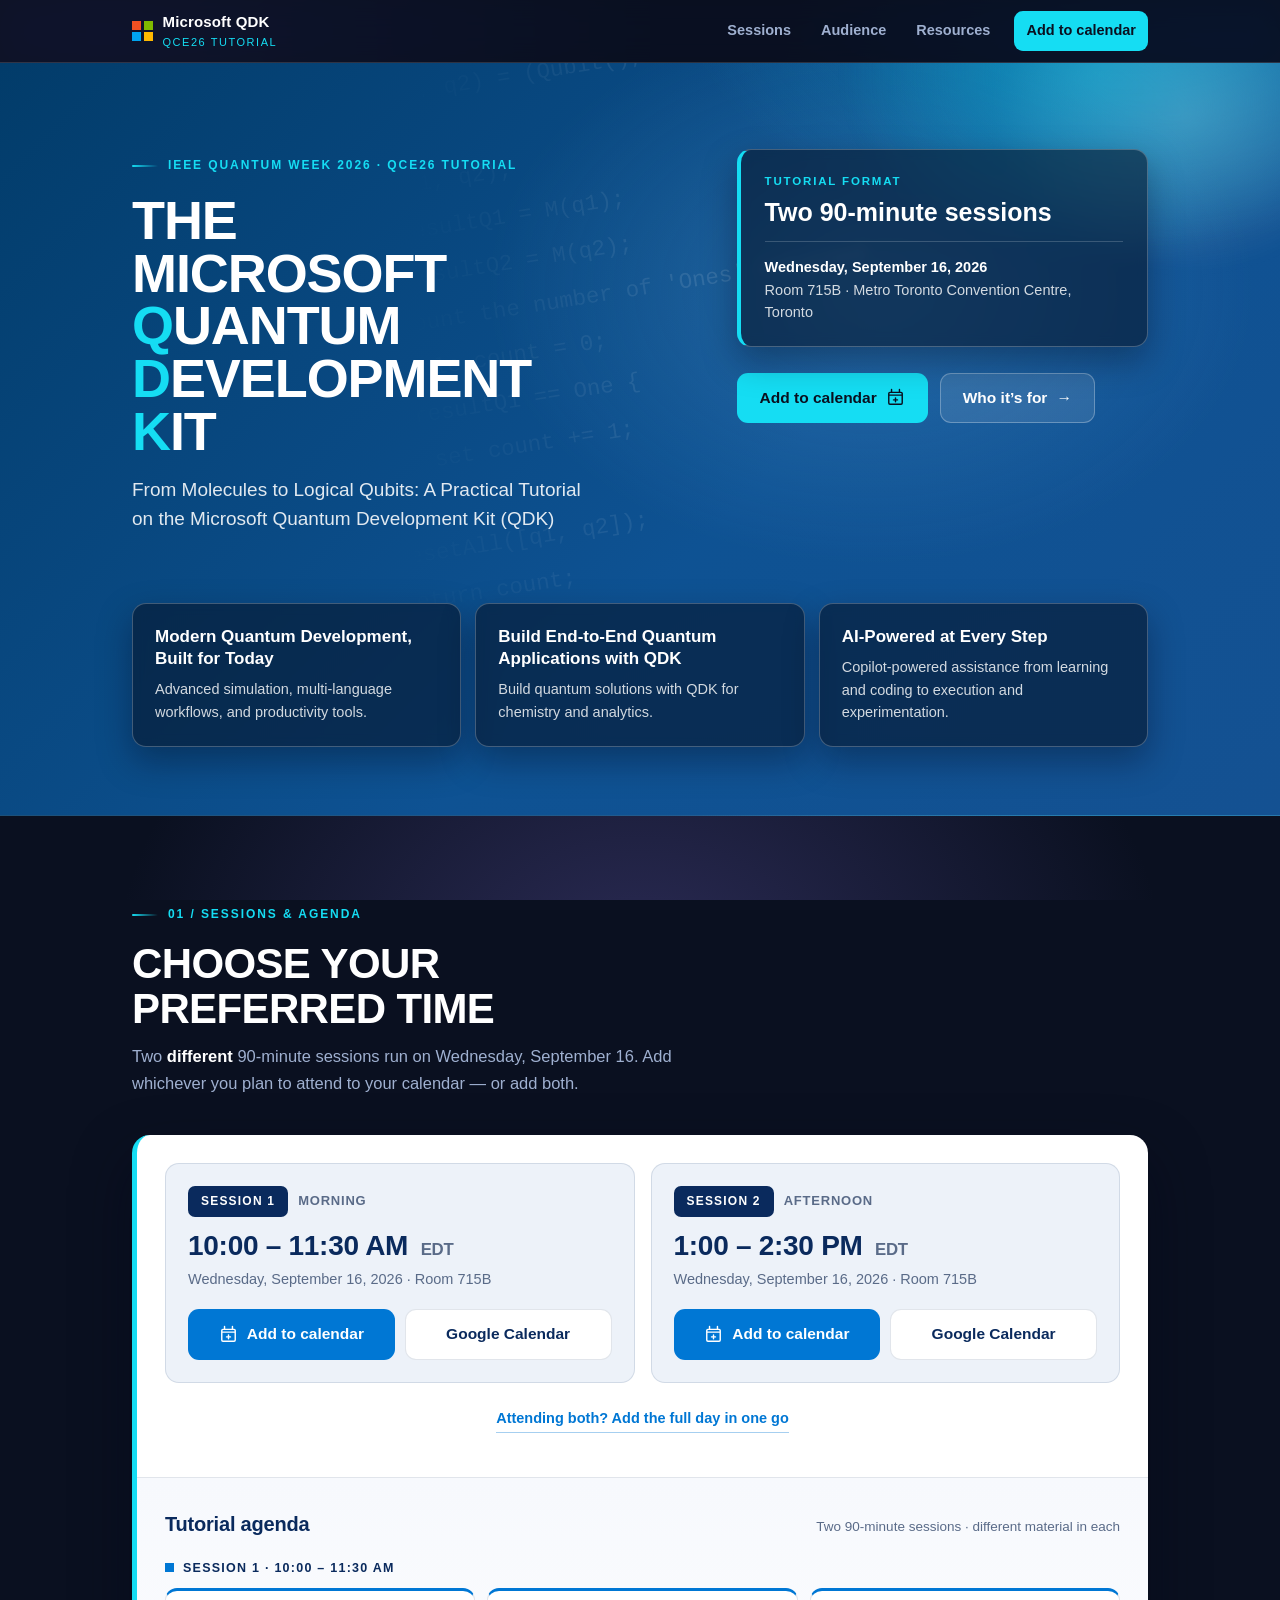
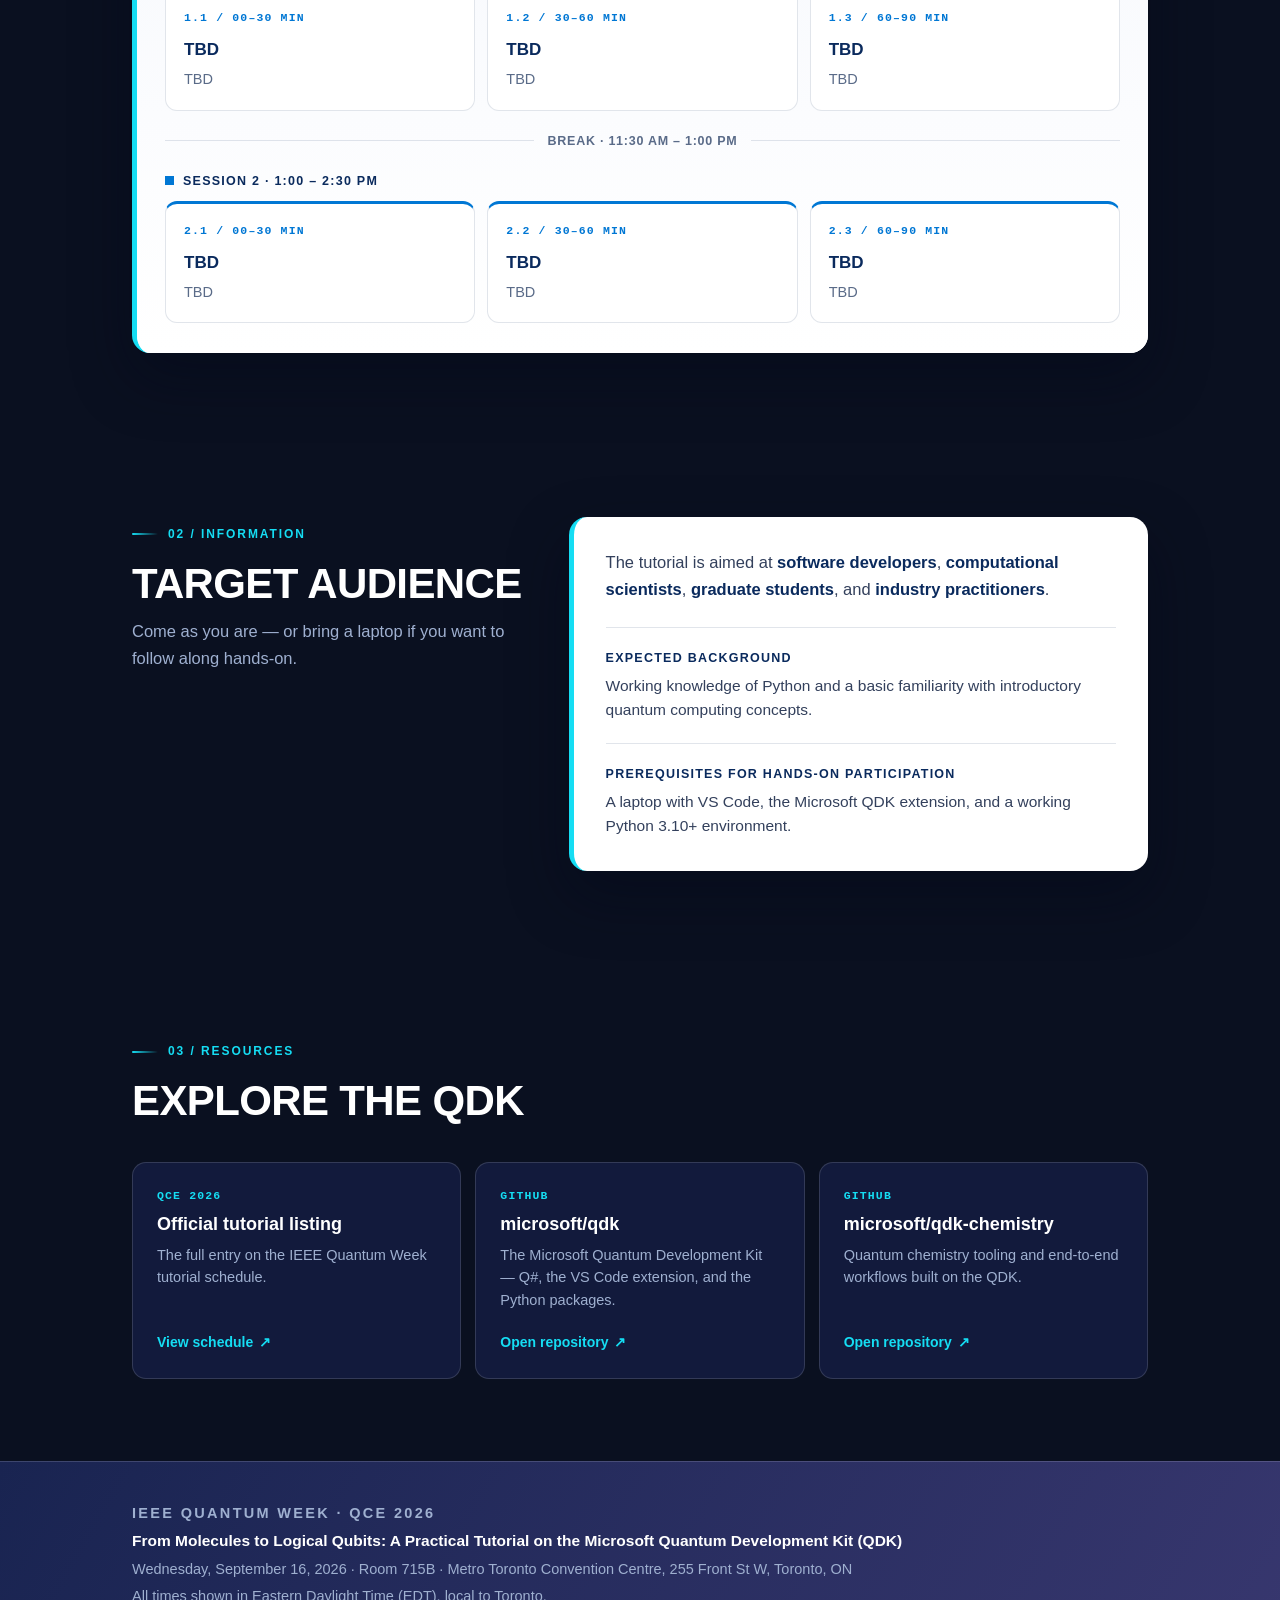
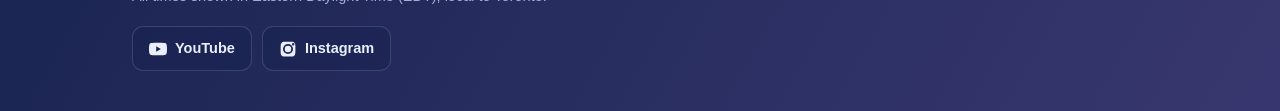
==== commit 74874f80: "Flatten the target audience card to plain text rows Restores the white panel but drops the nested gr" ====
--- a/index.html
+++ b/index.html
@@ -470,30 +470,21 @@
     align-items: start;
   }
   @media (max-width: 860px) { .info-grid { grid-template-columns: 1fr; } }
-  /* No enclosing card here - the content sits straight on the dark section,
-     so every colour below is the light-on-dark counterpart of the card version. */
-  .info-body { padding-top: 4px; }
-  .info-body > p:first-child { margin-top: 0; font-size: 16.5px; line-height: 1.62; color: var(--on-dark-dim); }
-  .info-body > p:first-child strong { color: var(--white); font-weight: 700; }
-  .req-list { list-style: none; margin: 22px 0 0; padding: 0; display: grid; gap: 12px; }
-  .req-list li {
-    padding: 16px 18px;
-    background: rgba(25, 36, 81, .58);
-    border: 1px solid var(--dark-line);
-    border-radius: 12px;
-  }
+  .info-body { padding: clamp(24px, 3vw, 32px); }
+  .info-body > p:first-child { margin-top: 0; font-size: 16.5px; line-height: 1.62; color: var(--ink-2); }
+  .info-body > p:first-child strong { color: var(--blue-900); font-weight: 700; }
+
+  /* Plain labelled rows inside the card - hairline rules instead of nested boxes,
+     so the section reads as one panel rather than boxes within a box. */
+  .req-list { list-style: none; margin: 24px 0 0; padding: 0; display: grid; gap: 20px; }
+  .req-list li { padding-top: 20px; border-top: 1px solid var(--line); }
   .req-list strong {
-    display: flex; align-items: center; gap: 8px; margin-bottom: 5px;
+    display: block; margin-bottom: 6px;
     font-family: var(--font-display);
     font-size: 12.5px; font-weight: 700; letter-spacing: .1em; text-transform: uppercase;
-    color: var(--cyan);
-  }
-  .req-list strong::before {
-    content: ""; flex-shrink: 0;
-    width: 9px; height: 9px;
-    background: var(--cyan);
-  }
-  .req-list span { font-size: 15px; line-height: 1.55; color: var(--on-dark-dim); }
+    color: var(--blue-900);
+  }
+  .req-list span { display: block; font-size: 15.5px; line-height: 1.58; color: var(--ink-2); }
 
   /* ---------------- Resources ---------------- */
 
@@ -751,7 +742,7 @@
         <p class="section-lead">Come as you are &mdash; or bring a laptop if you want to follow along hands-on.</p>
       </div>
 
-      <div class="info-body">
+      <div class="panel-card info-body">
         <p>The tutorial is aimed at <strong>software developers</strong>, <strong>computational scientists</strong>, <strong>graduate students</strong>, and <strong>industry practitioners</strong>.</p>
         <ul class="req-list">
           <li>
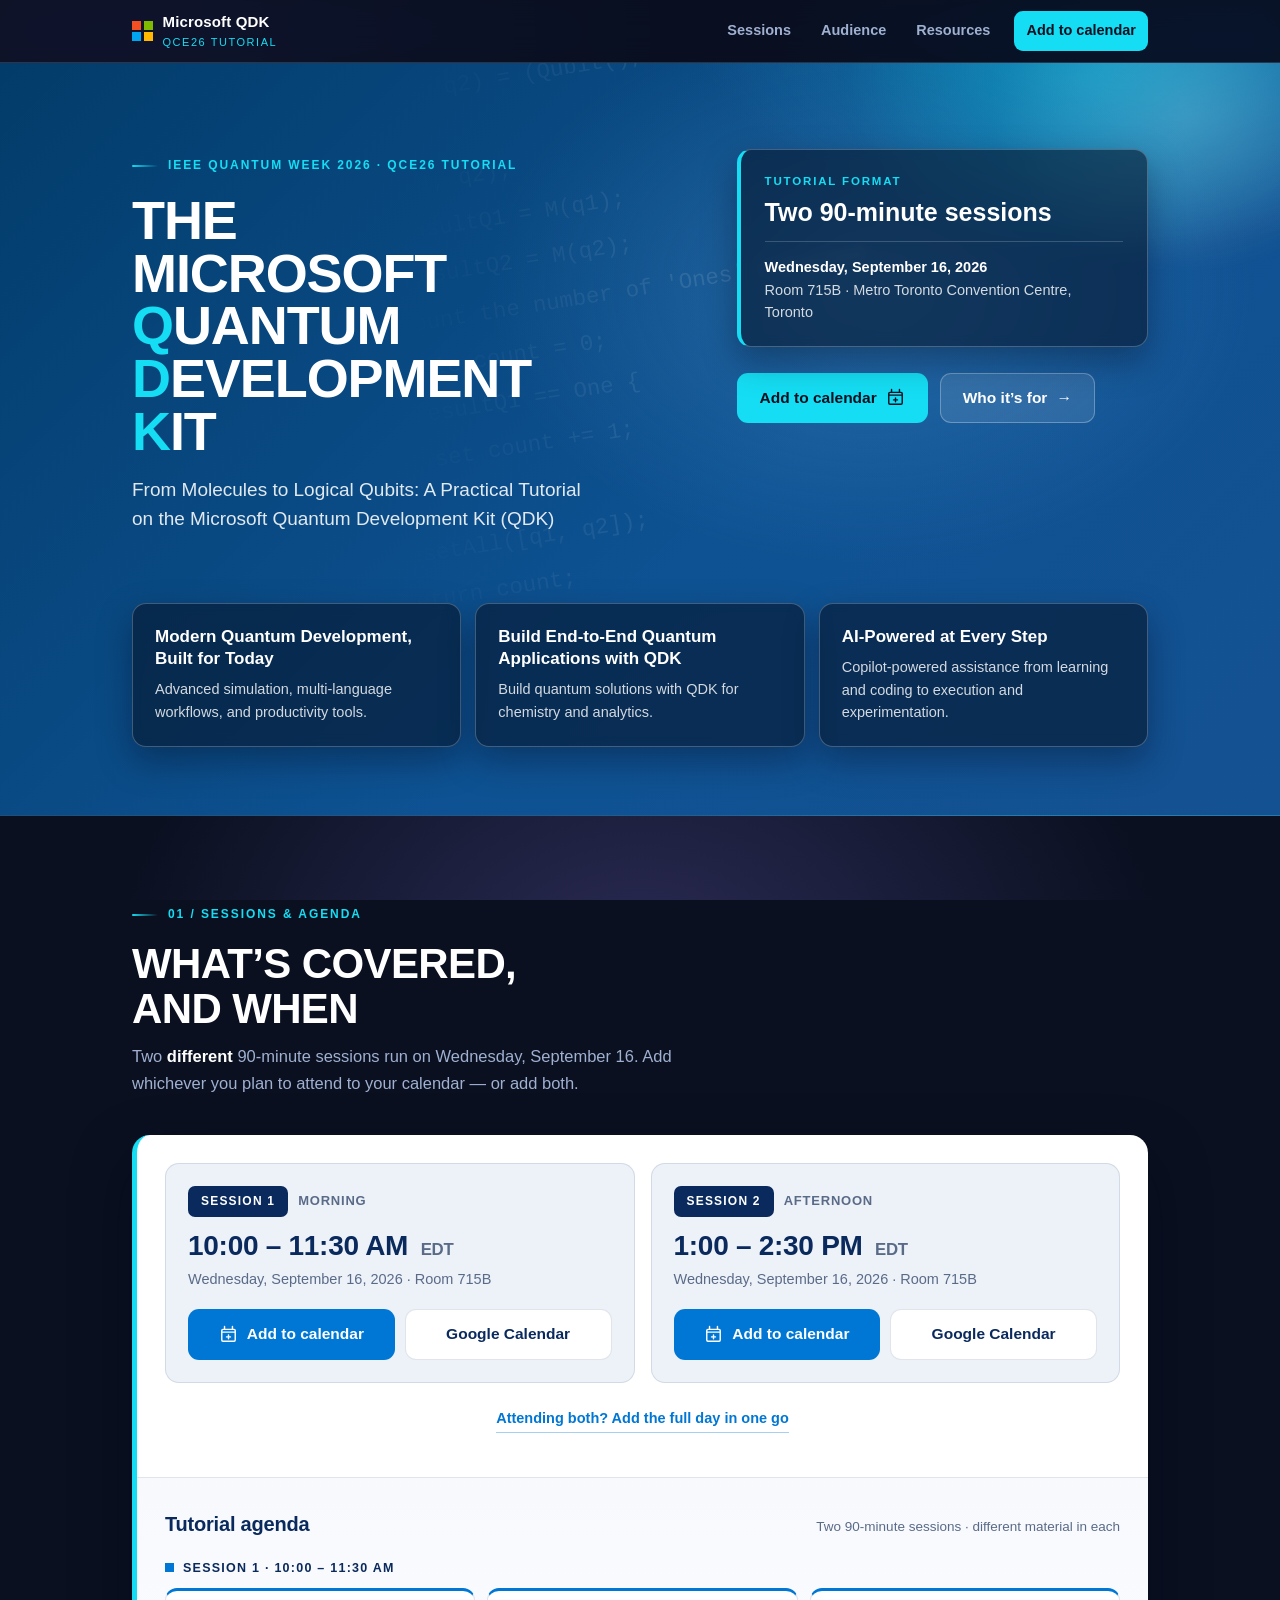
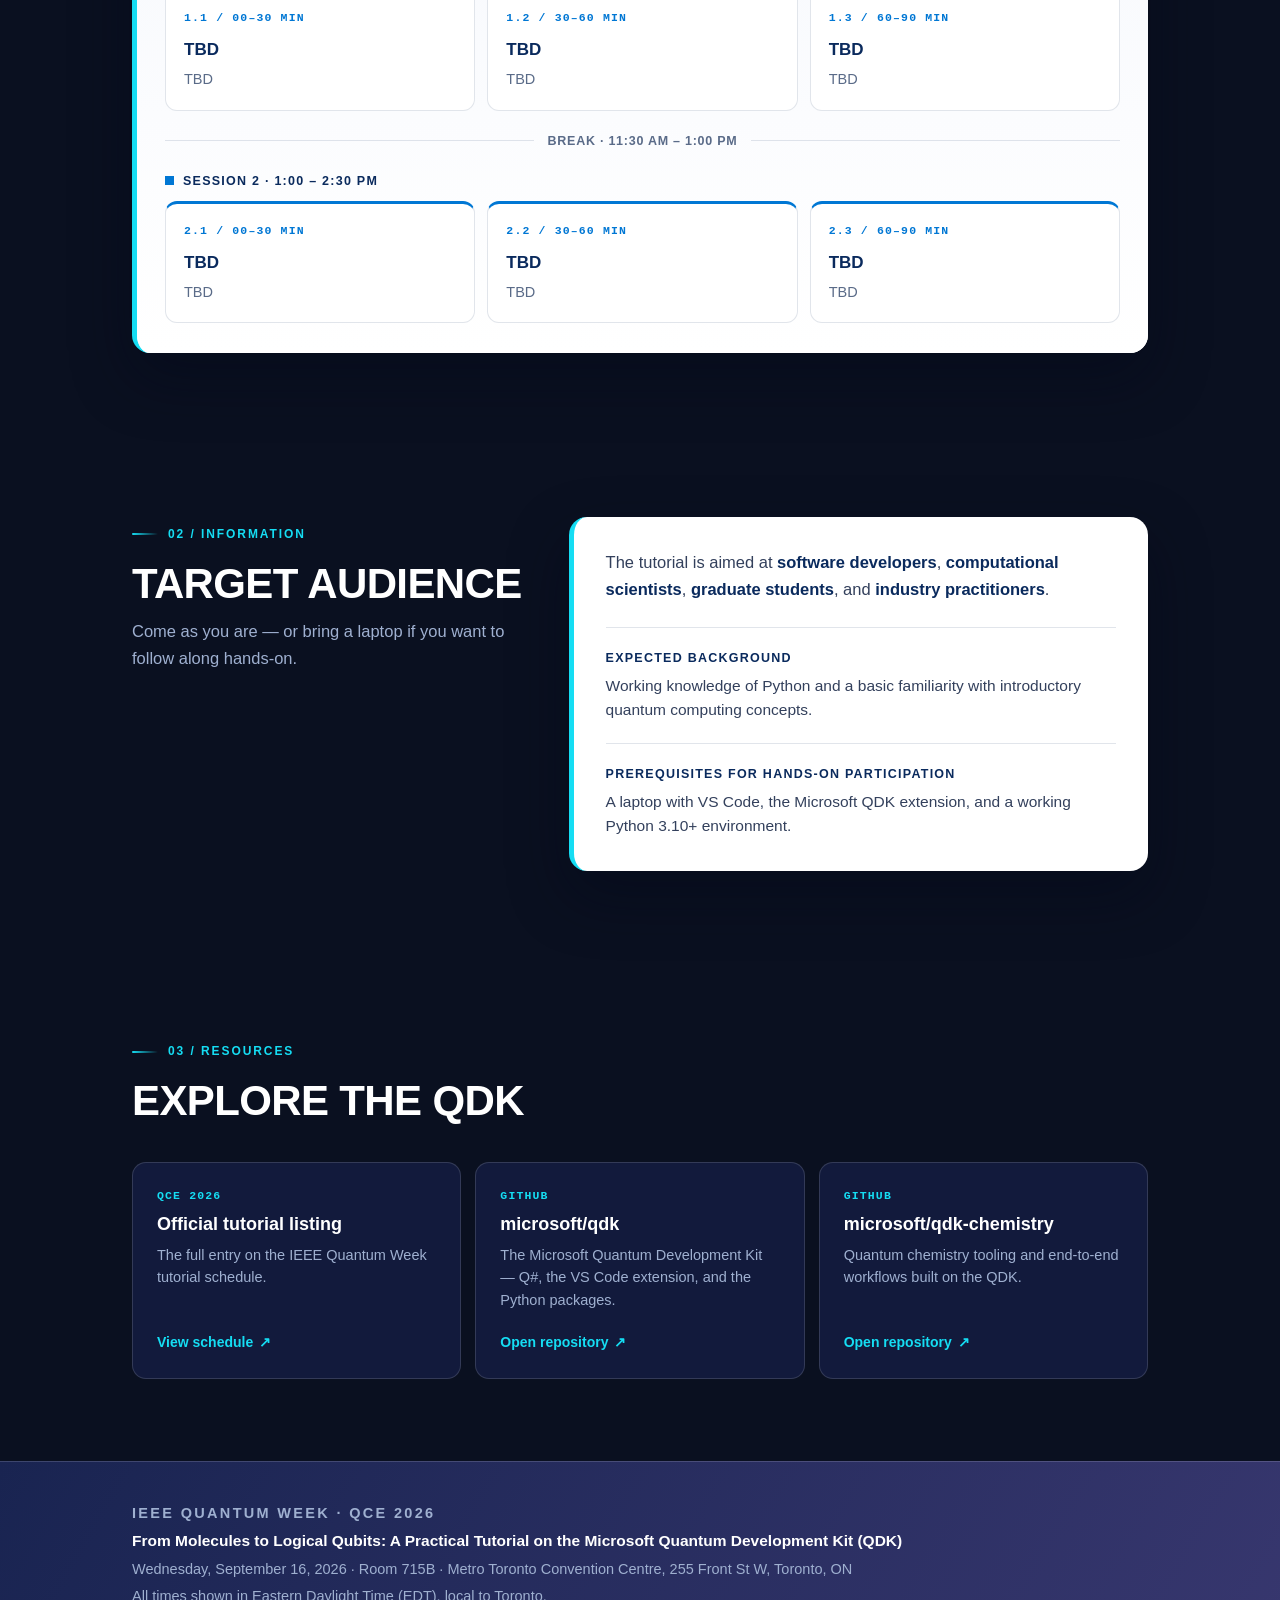
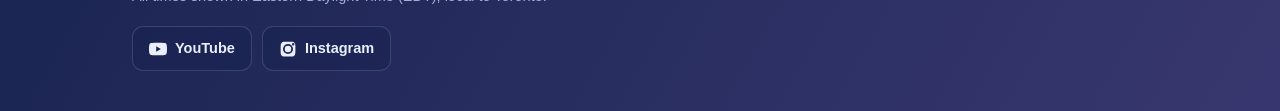
==== commit 704f1cd3: "Retitle section 01 now that the sessions differ Co-authored-by: Copilot App <223556219+Copilot@users" ====
--- a/index.html
+++ b/index.html
@@ -643,7 +643,7 @@
     <div class="container">
       <div class="section-head">
         <p class="eyebrow">01 / Sessions &amp; agenda</p>
-        <h2 id="sessions-heading">Choose your preferred time</h2>
+        <h2 id="sessions-heading">What&rsquo;s covered, and when</h2>
         <p class="section-lead">Two <strong>different</strong> 90-minute sessions run on Wednesday, September 16. Add whichever you plan to attend to your calendar &mdash; or add both.</p>
       </div>
 
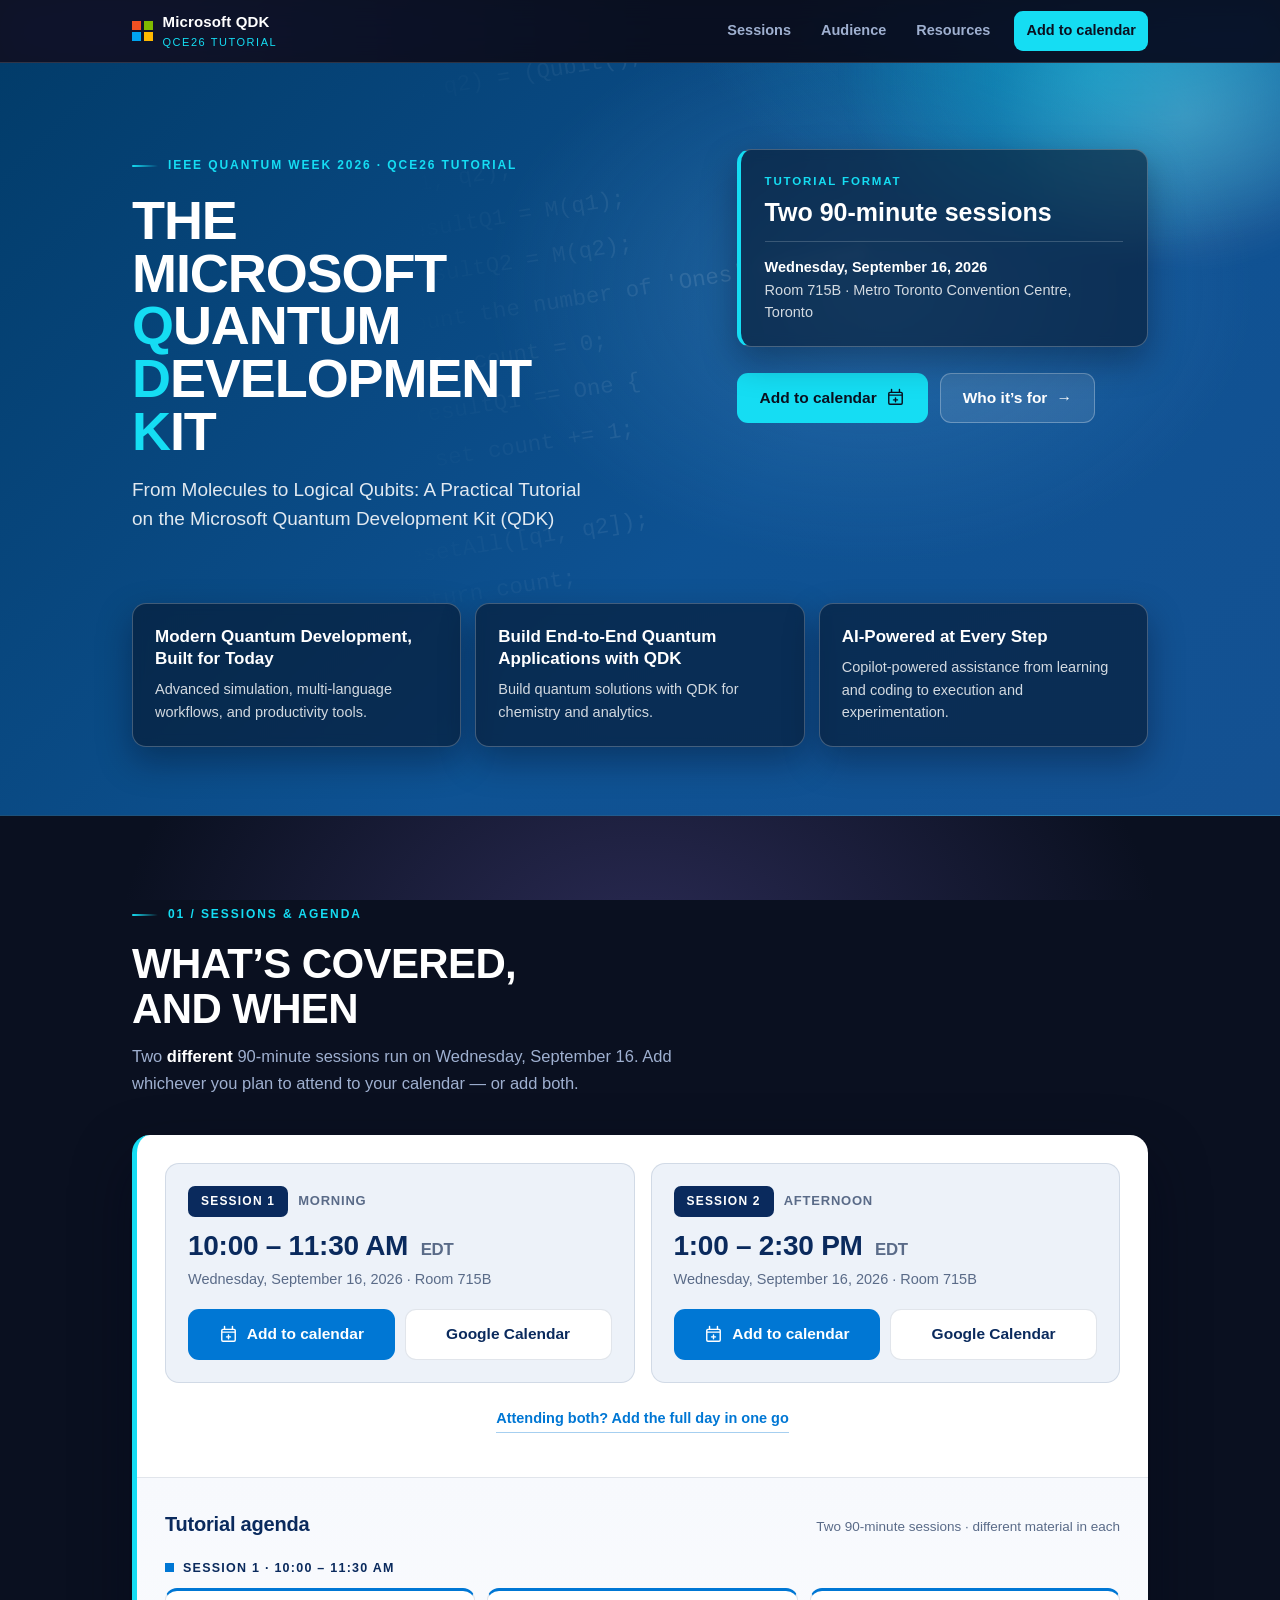
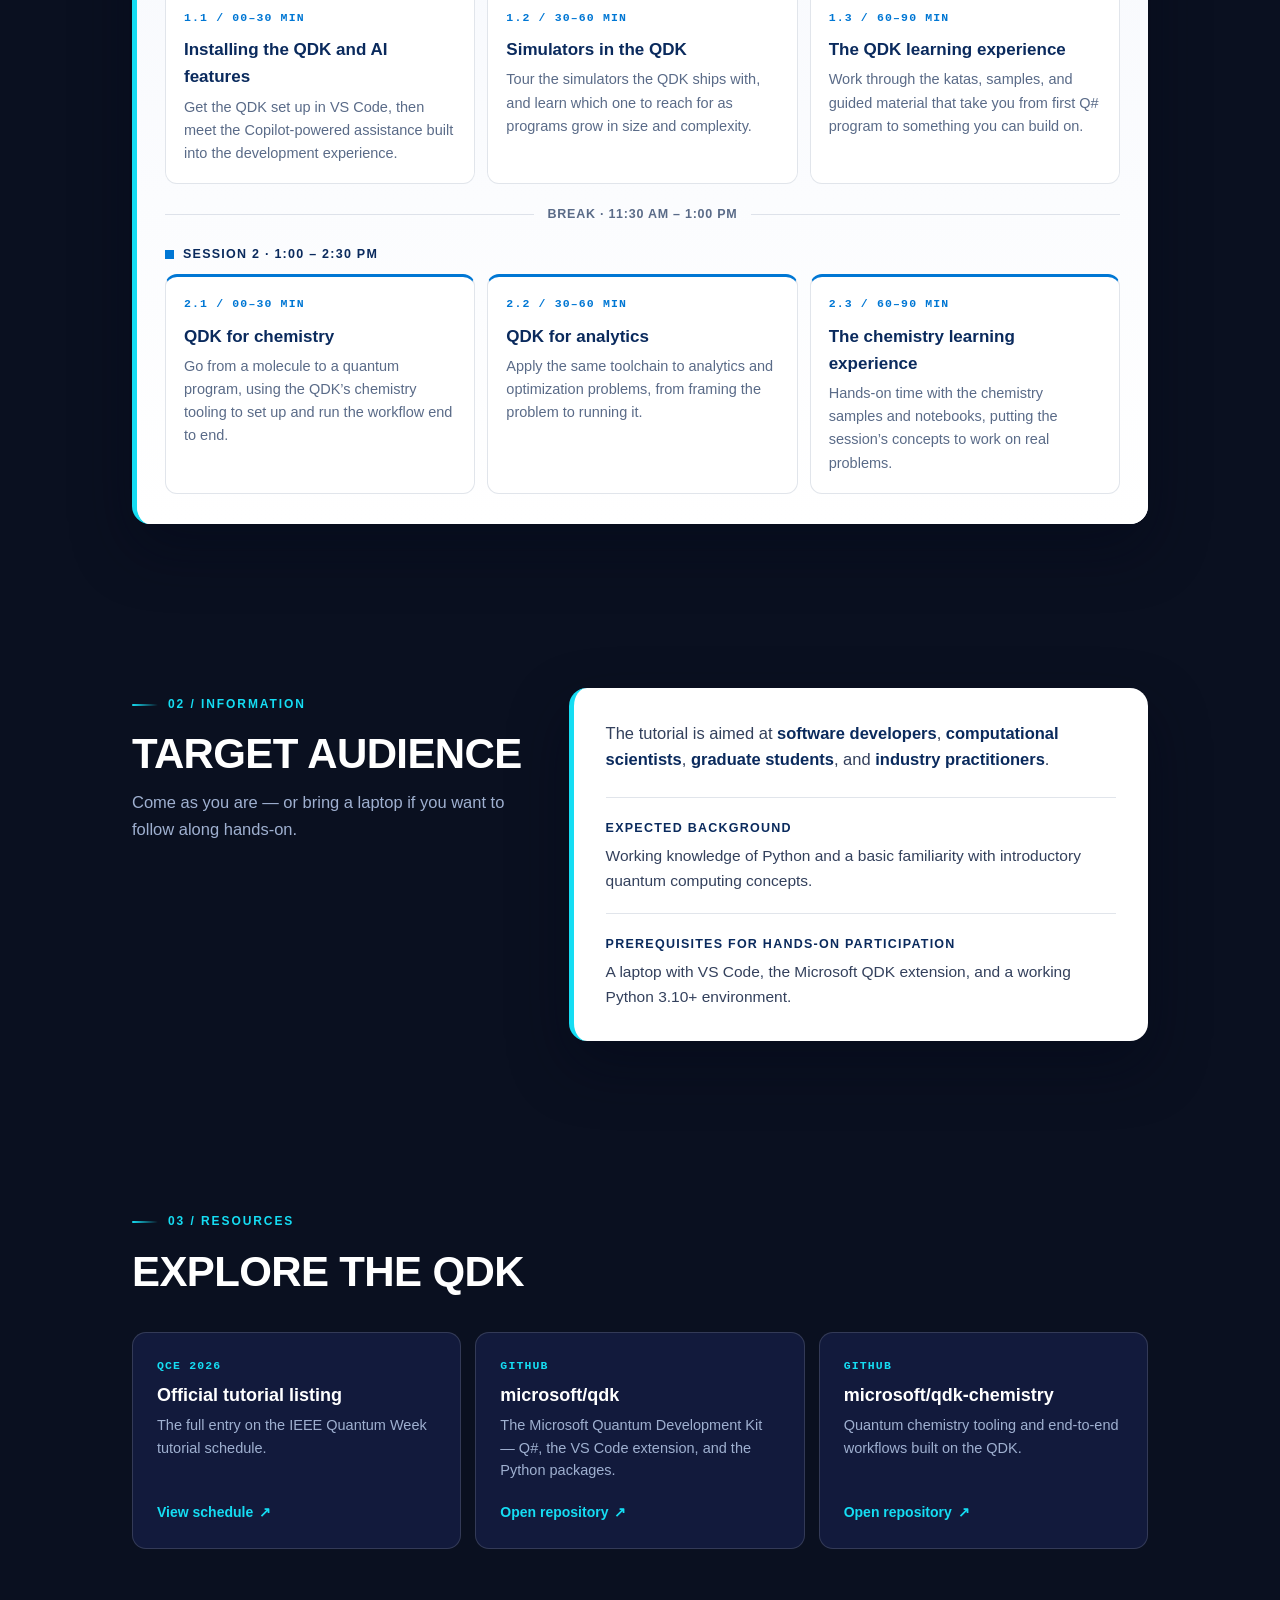
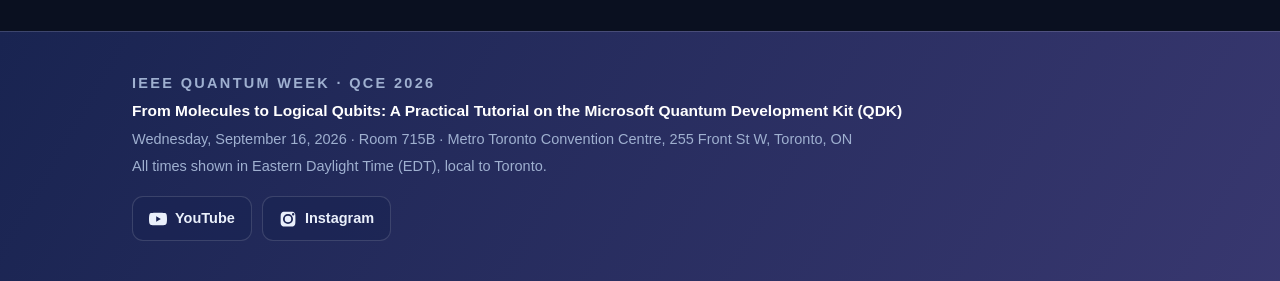
==== commit 5e8052b4: "Fill in the six agenda blocks Replaces the TBD placeholders with titles and short descriptions. Sess" ====
--- a/index.html
+++ b/index.html
@@ -694,18 +694,18 @@
           <div class="agenda-grid">
             <article class="agenda-card">
               <span class="card-number">1.1 / 00&ndash;30 min</span>
-              <h4>TBD</h4>
-              <p>TBD</p>
+              <h4>Installing the QDK and AI features</h4>
+              <p>Get the QDK set up in VS Code, then meet the Copilot-powered assistance built into the development experience.</p>
             </article>
             <article class="agenda-card">
               <span class="card-number">1.2 / 30&ndash;60 min</span>
-              <h4>TBD</h4>
-              <p>TBD</p>
+              <h4>Simulators in the QDK</h4>
+              <p>Tour the simulators the QDK ships with, and learn which one to reach for as programs grow in size and complexity.</p>
             </article>
             <article class="agenda-card">
               <span class="card-number">1.3 / 60&ndash;90 min</span>
-              <h4>TBD</h4>
-              <p>TBD</p>
+              <h4>The QDK learning experience</h4>
+              <p>Work through the katas, samples, and guided material that take you from first Q# program to something you can build on.</p>
             </article>
           </div>
 
@@ -715,18 +715,18 @@
           <div class="agenda-grid">
             <article class="agenda-card">
               <span class="card-number">2.1 / 00&ndash;30 min</span>
-              <h4>TBD</h4>
-              <p>TBD</p>
+              <h4>QDK for chemistry</h4>
+              <p>Go from a molecule to a quantum program, using the QDK&rsquo;s chemistry tooling to set up and run the workflow end to end.</p>
             </article>
             <article class="agenda-card">
               <span class="card-number">2.2 / 30&ndash;60 min</span>
-              <h4>TBD</h4>
-              <p>TBD</p>
+              <h4>QDK for analytics</h4>
+              <p>Apply the same toolchain to analytics and optimization problems, from framing the problem to running it.</p>
             </article>
             <article class="agenda-card">
               <span class="card-number">2.3 / 60&ndash;90 min</span>
-              <h4>TBD</h4>
-              <p>TBD</p>
+              <h4>The chemistry learning experience</h4>
+              <p>Hands-on time with the chemistry samples and notebooks, putting the session&rsquo;s concepts to work on real problems.</p>
             </article>
           </div>
         </div>
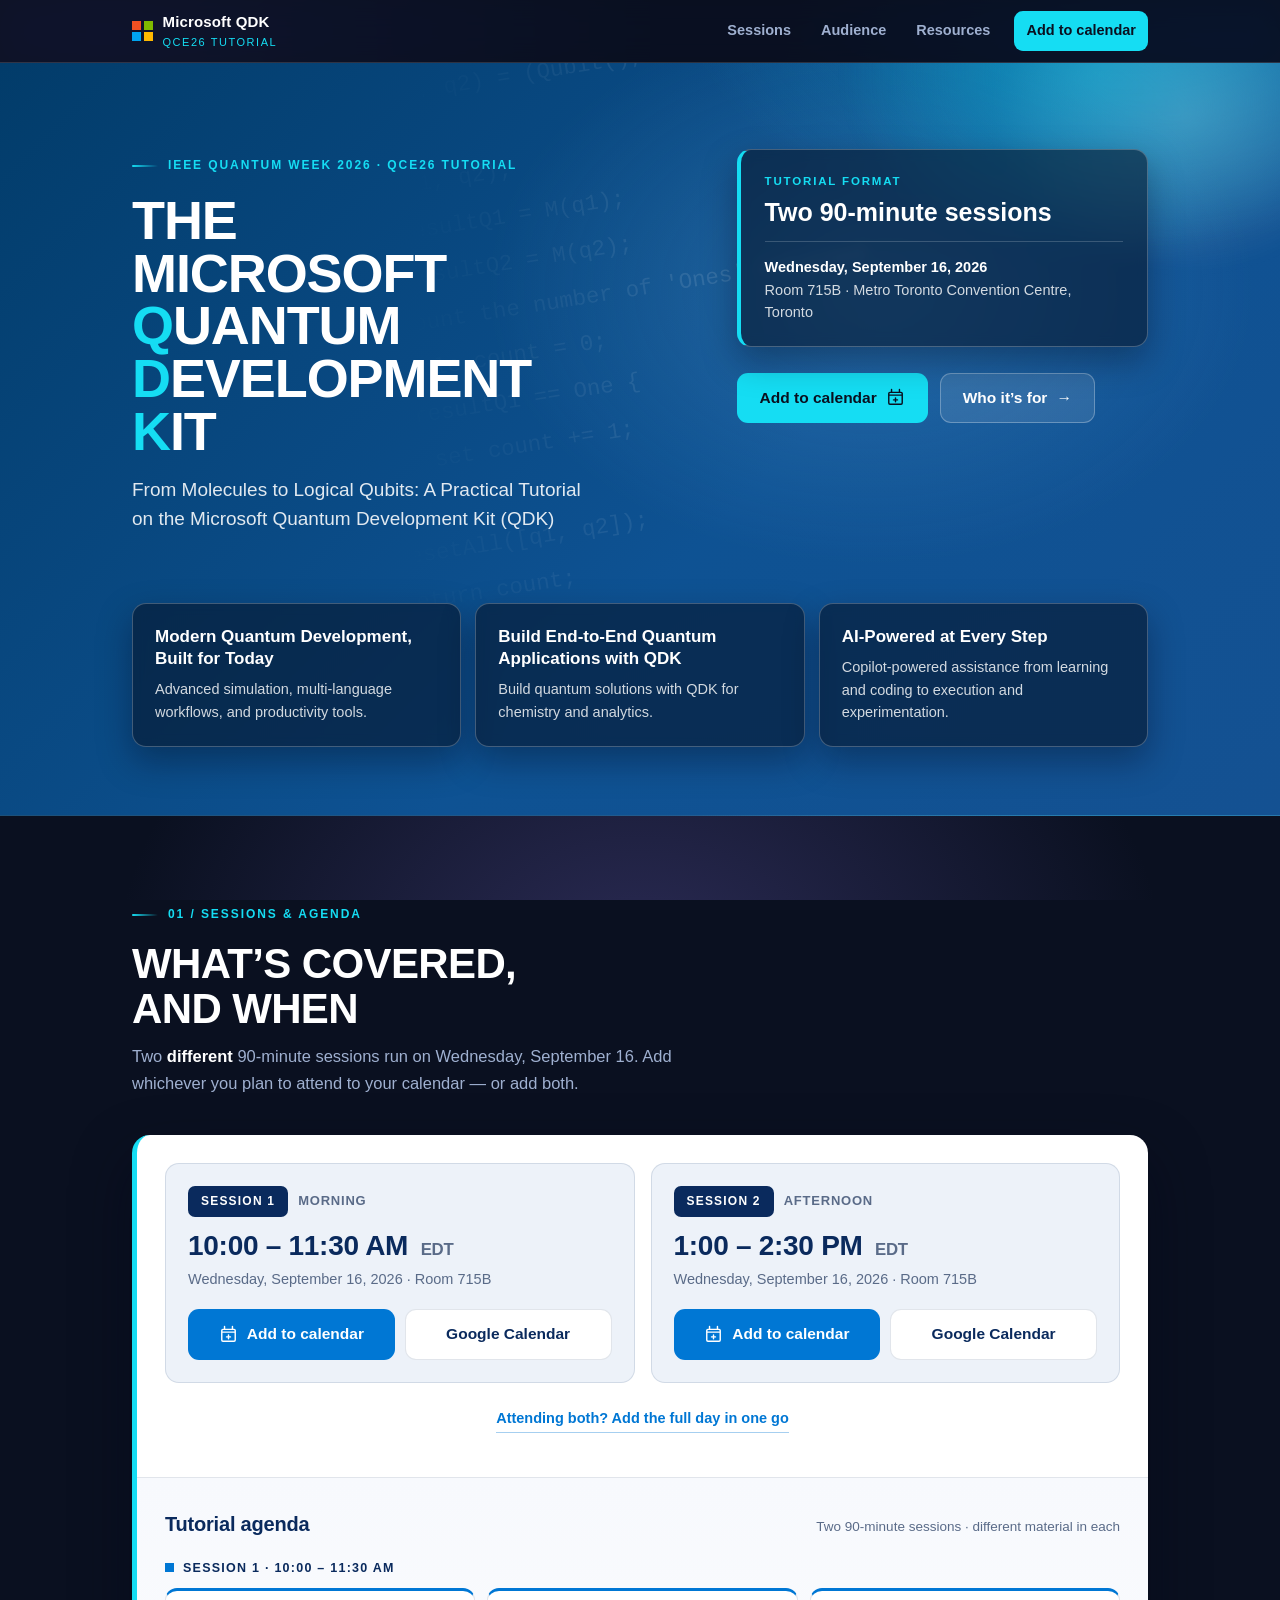
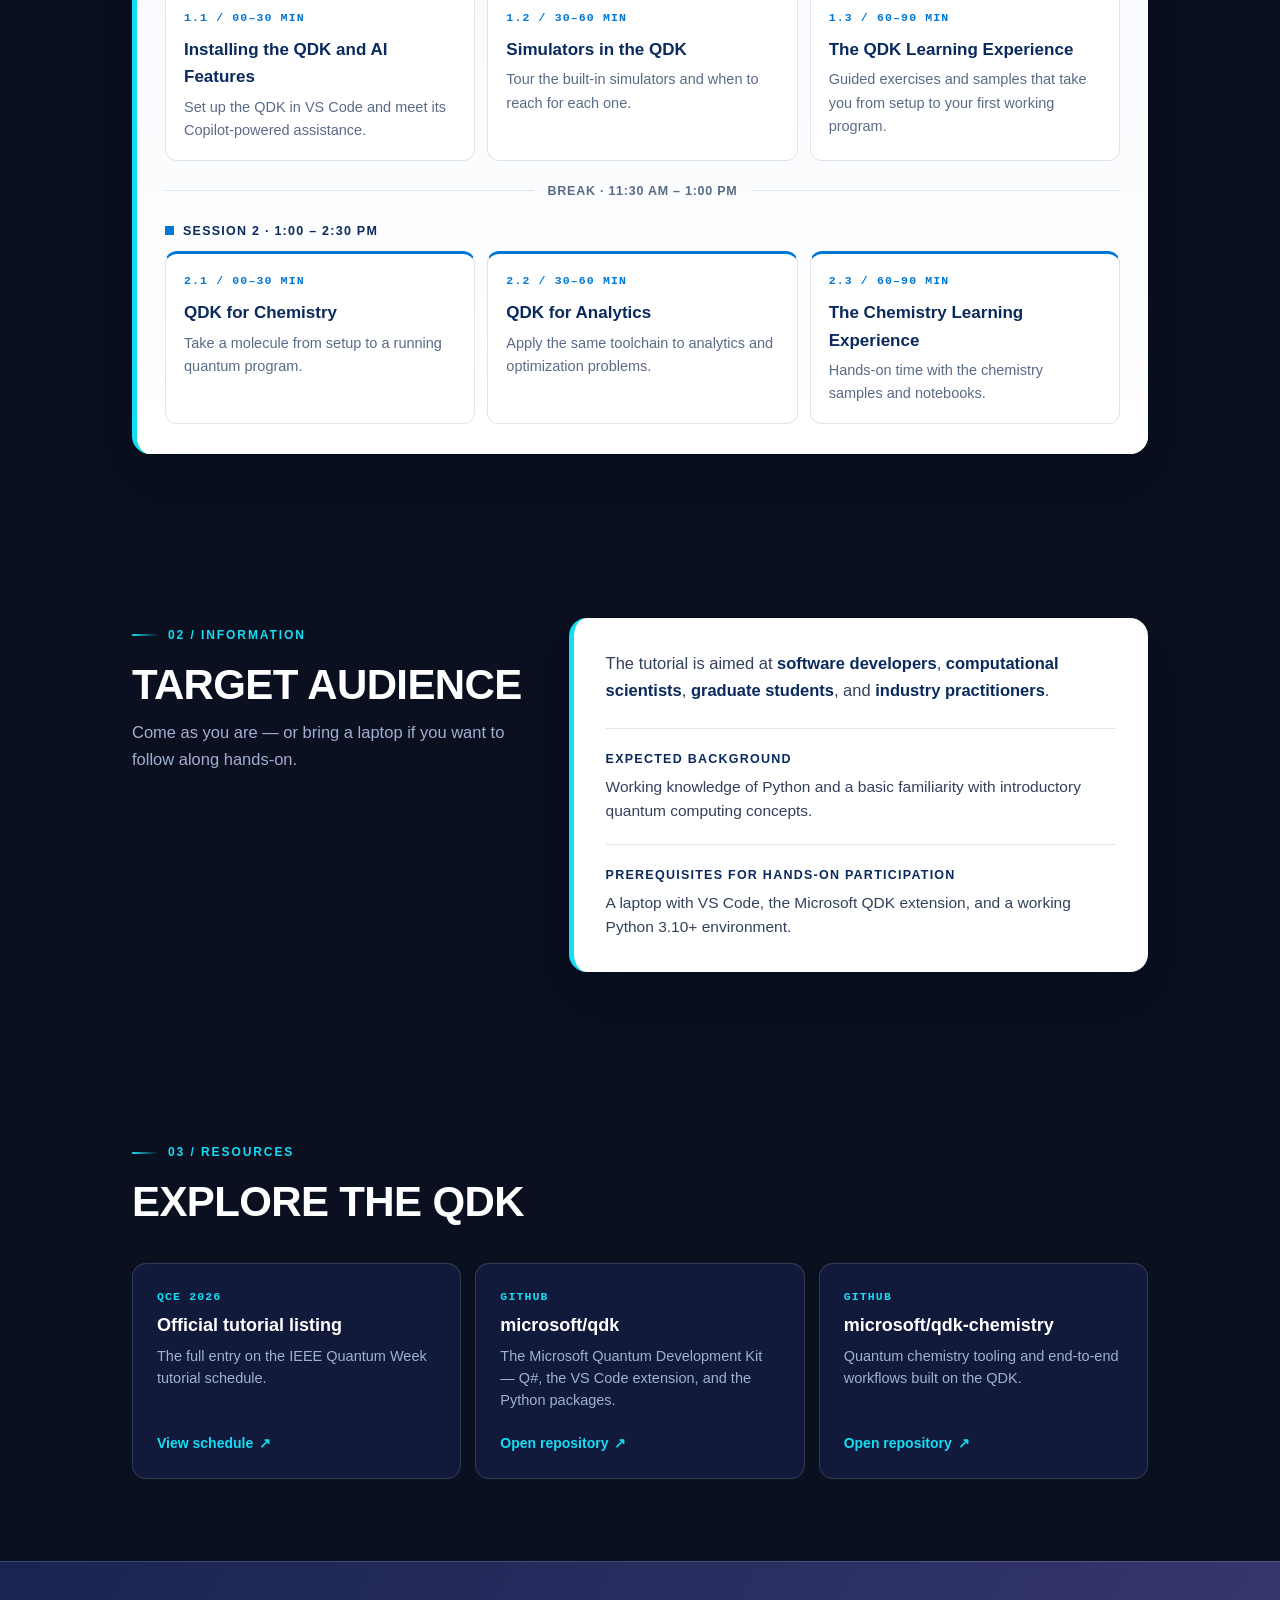
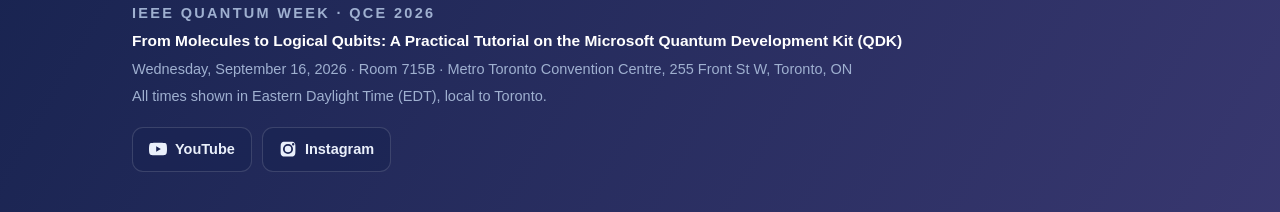
==== commit 3a27c0cd: "Tighten agenda copy and title-case the headings Cuts each description to a single short sentence and" ====
--- a/index.html
+++ b/index.html
@@ -694,18 +694,18 @@
           <div class="agenda-grid">
             <article class="agenda-card">
               <span class="card-number">1.1 / 00&ndash;30 min</span>
-              <h4>Installing the QDK and AI features</h4>
-              <p>Get the QDK set up in VS Code, then meet the Copilot-powered assistance built into the development experience.</p>
+              <h4>Installing the QDK and AI Features</h4>
+              <p>Set up the QDK in VS Code and meet its Copilot-powered assistance.</p>
             </article>
             <article class="agenda-card">
               <span class="card-number">1.2 / 30&ndash;60 min</span>
               <h4>Simulators in the QDK</h4>
-              <p>Tour the simulators the QDK ships with, and learn which one to reach for as programs grow in size and complexity.</p>
+              <p>Tour the built-in simulators and when to reach for each one.</p>
             </article>
             <article class="agenda-card">
               <span class="card-number">1.3 / 60&ndash;90 min</span>
-              <h4>The QDK learning experience</h4>
-              <p>Work through the katas, samples, and guided material that take you from first Q# program to something you can build on.</p>
+              <h4>The QDK Learning Experience</h4>
+              <p>Guided exercises and samples that take you from setup to your first working program.</p>
             </article>
           </div>
 
@@ -715,18 +715,18 @@
           <div class="agenda-grid">
             <article class="agenda-card">
               <span class="card-number">2.1 / 00&ndash;30 min</span>
-              <h4>QDK for chemistry</h4>
-              <p>Go from a molecule to a quantum program, using the QDK&rsquo;s chemistry tooling to set up and run the workflow end to end.</p>
+              <h4>QDK for Chemistry</h4>
+              <p>Take a molecule from setup to a running quantum program.</p>
             </article>
             <article class="agenda-card">
               <span class="card-number">2.2 / 30&ndash;60 min</span>
-              <h4>QDK for analytics</h4>
-              <p>Apply the same toolchain to analytics and optimization problems, from framing the problem to running it.</p>
+              <h4>QDK for Analytics</h4>
+              <p>Apply the same toolchain to analytics and optimization problems.</p>
             </article>
             <article class="agenda-card">
               <span class="card-number">2.3 / 60&ndash;90 min</span>
-              <h4>The chemistry learning experience</h4>
-              <p>Hands-on time with the chemistry samples and notebooks, putting the session&rsquo;s concepts to work on real problems.</p>
+              <h4>The Chemistry Learning Experience</h4>
+              <p>Hands-on time with the chemistry samples and notebooks.</p>
             </article>
           </div>
         </div>
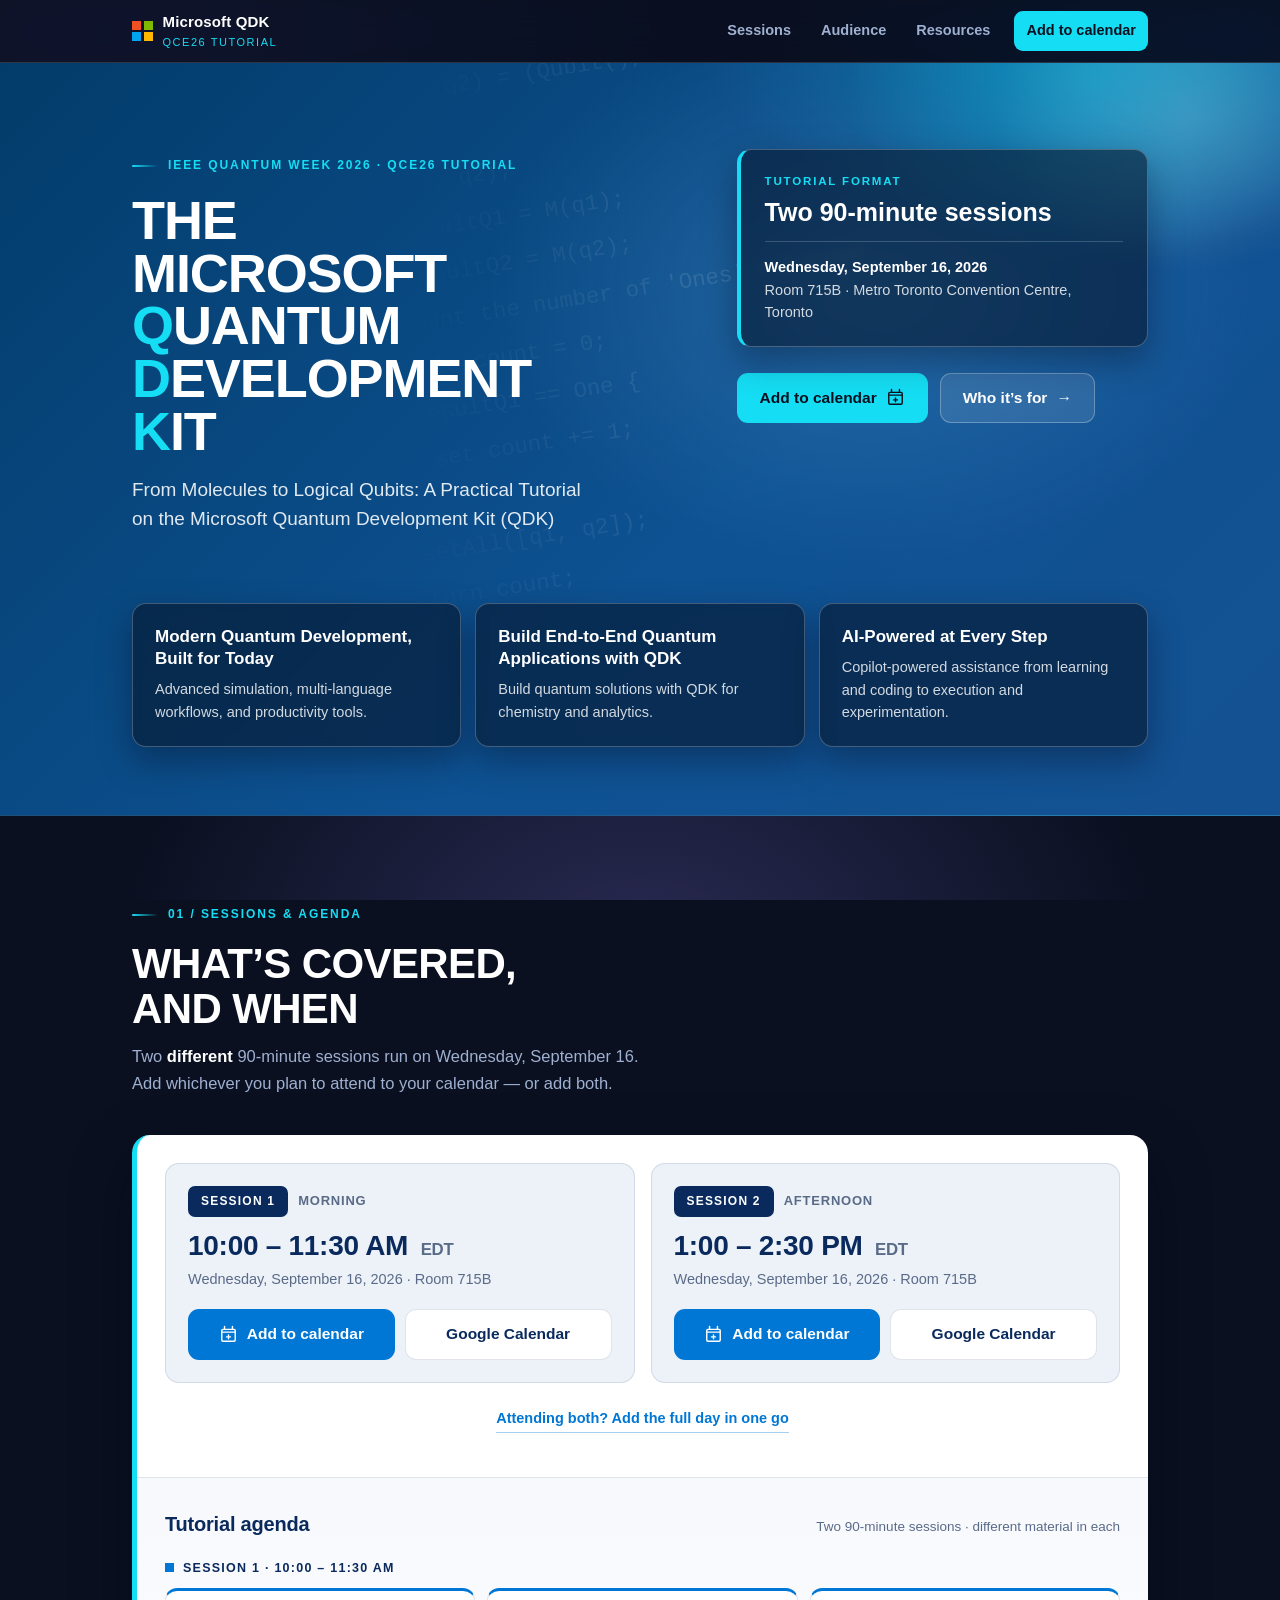
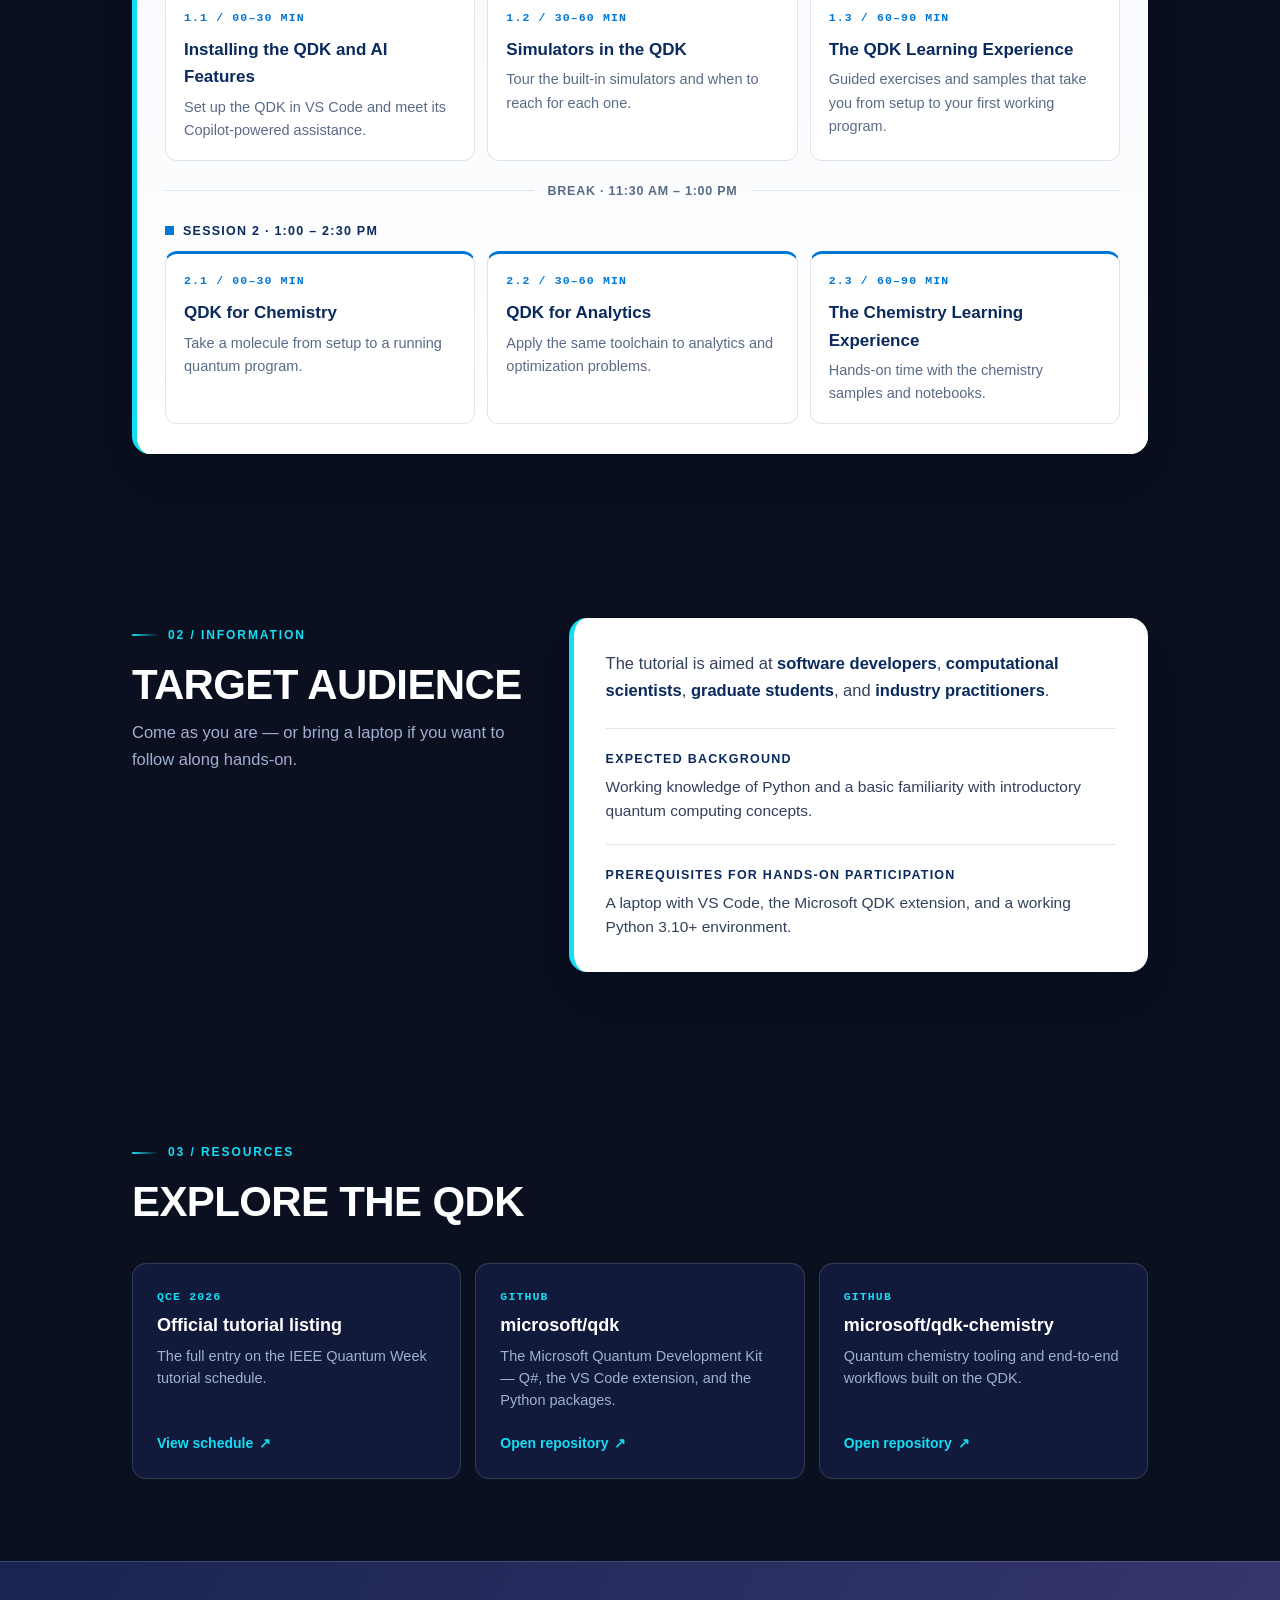
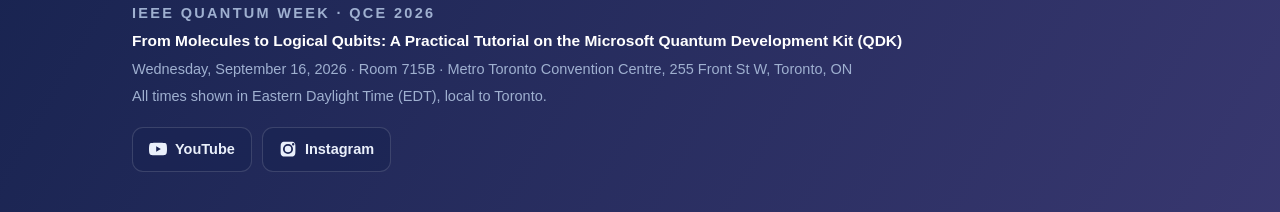
==== commit 900de982: "Stop 'Add' being stranded at the end of a line Binds the sentence-opening word to the one after it s" ====
--- a/index.html
+++ b/index.html
@@ -337,6 +337,8 @@
   }
   .section-lead { margin: 0; font-size: 16.5px; line-height: 1.62; color: var(--on-dark-dim); }
   .section-lead strong { color: var(--white); font-weight: 600; }
+  /* Keeps a sentence-opening word from being stranded alone at the end of a line */
+  .nowrap { white-space: nowrap; }
 
   /* The white card, mirroring the flyer's cyan-edged panel */
   .panel-card {
@@ -644,7 +646,7 @@
       <div class="section-head">
         <p class="eyebrow">01 / Sessions &amp; agenda</p>
         <h2 id="sessions-heading">What&rsquo;s covered, and when</h2>
-        <p class="section-lead">Two <strong>different</strong> 90-minute sessions run on Wednesday, September 16. Add whichever you plan to attend to your calendar &mdash; or add both.</p>
+        <p class="section-lead">Two <strong>different</strong> 90-minute sessions run on Wednesday, September 16. <span class="nowrap">Add whichever</span> you plan to attend to your calendar &mdash; or add both.</p>
       </div>
 
       <div class="panel-card">
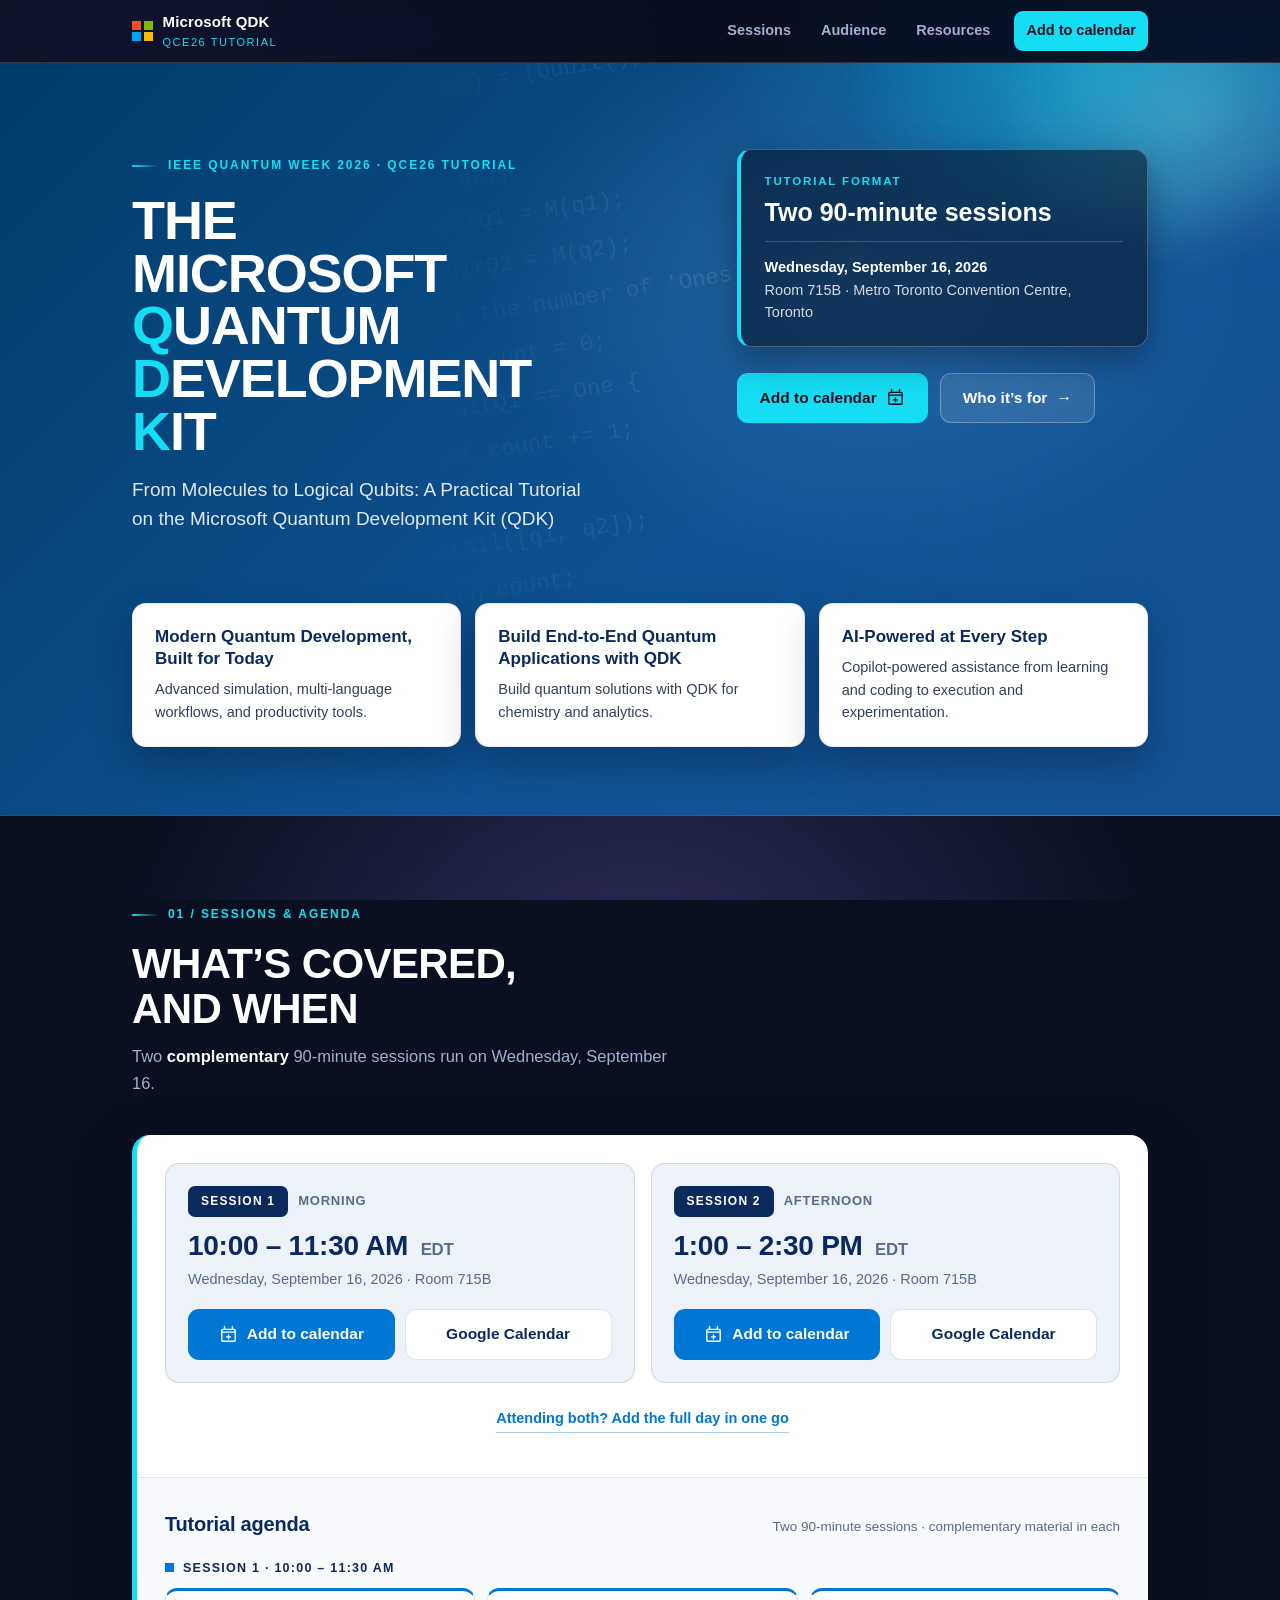
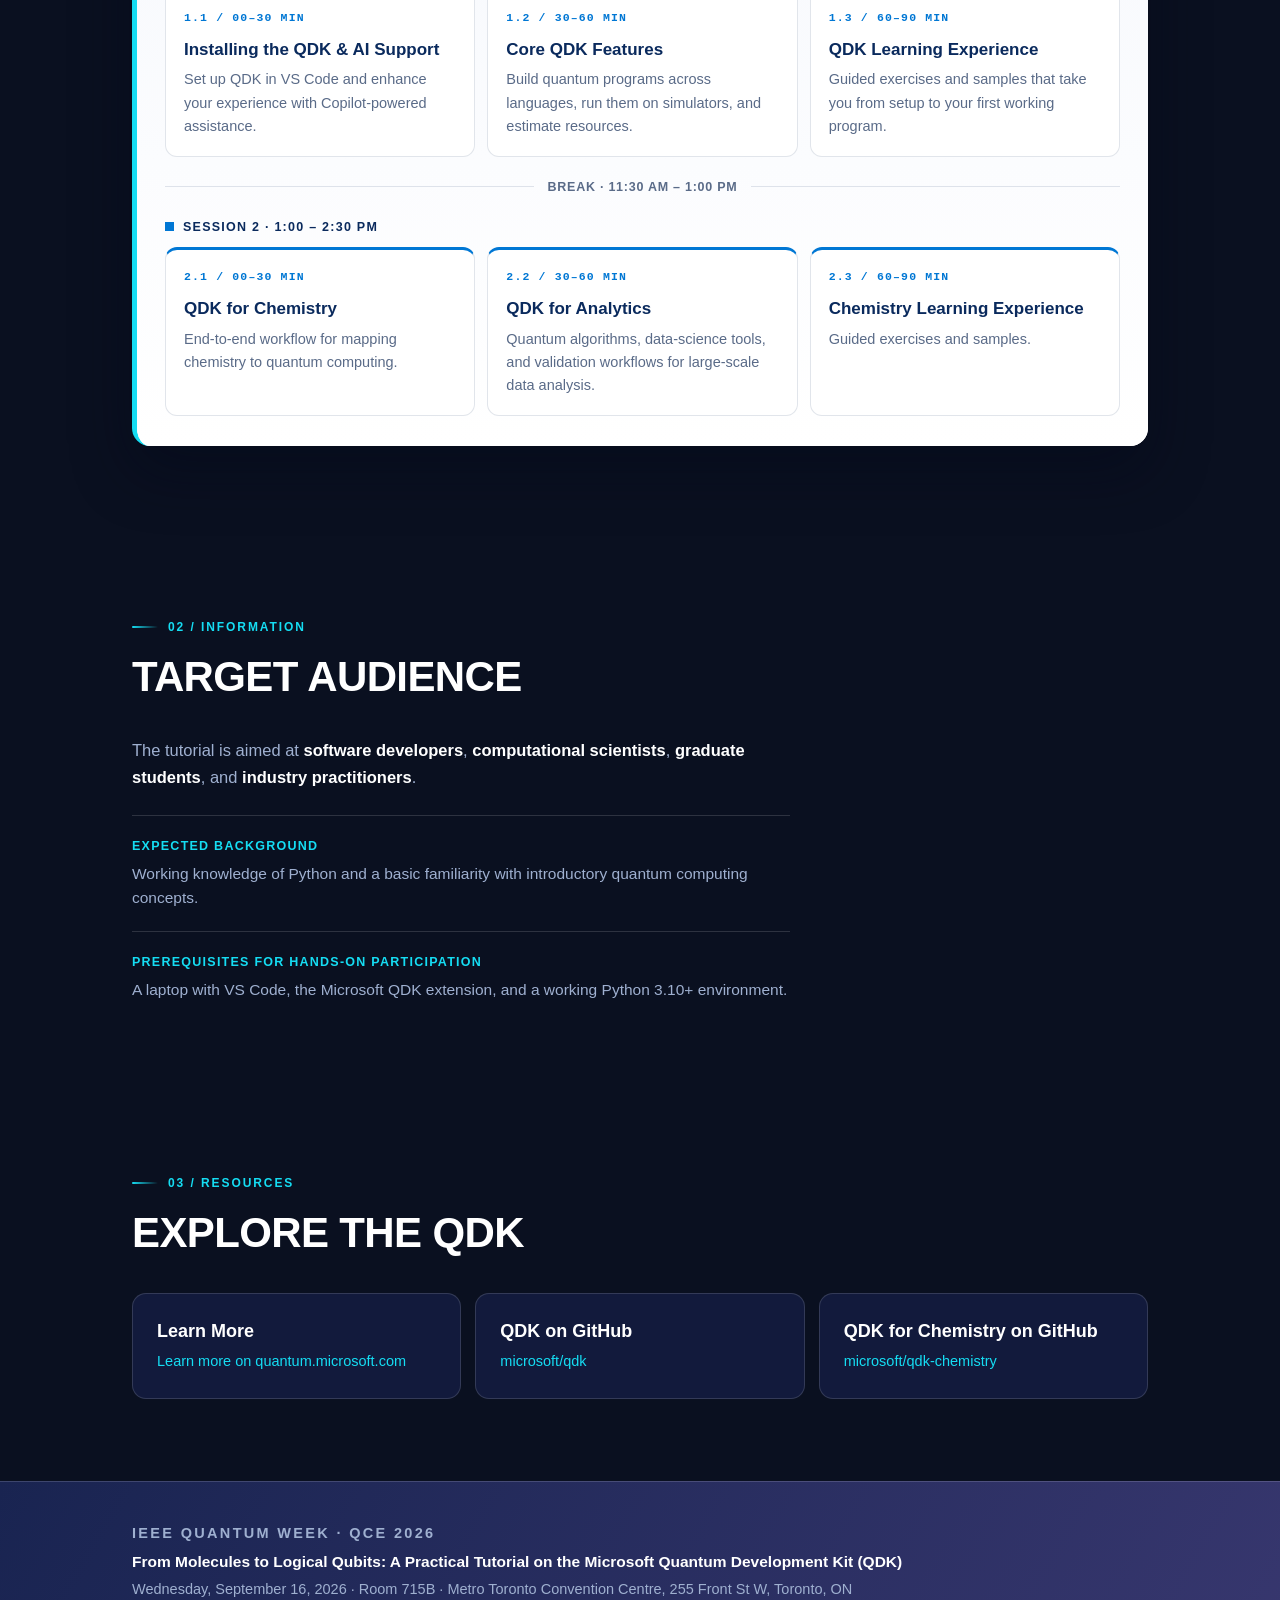
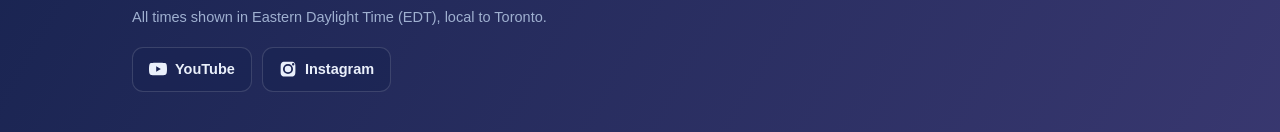
==== commit a2323086: "Restyle highlights and resources, refine agenda copy, simplify audience - Hero highlights become whi" ====
--- a/index.html
+++ b/index.html
@@ -306,19 +306,18 @@
   @media (max-width: 860px) { .highlights { grid-template-columns: 1fr; } }
   .highlight {
     padding: 22px;
-    background: rgba(6, 19, 40, .58);
-    border: 1px solid rgba(255, 255, 255, .24);
+    background: var(--white);
+    border: 1px solid rgba(10, 42, 93, .1);
     border-radius: 14px;
-    box-shadow: 0 14px 34px rgba(2, 7, 20, .34);
-    -webkit-backdrop-filter: blur(6px); backdrop-filter: blur(6px);
+    box-shadow: 0 16px 38px rgba(2, 7, 20, .28);
   }
   .highlight h3 {
     margin: 0 0 8px;
     font-family: var(--font-display);
     font-size: 17px; font-weight: 700; line-height: 1.3;
-    color: var(--white);
-  }
-  .highlight p { margin: 0; font-size: 14.5px; line-height: 1.55; color: rgba(255, 255, 255, .82); }
+    color: var(--blue-900);
+  }
+  .highlight p { margin: 0; font-size: 14.5px; line-height: 1.55; color: var(--ink-2); }
 
   /* ---------------- Sections ---------------- */
 
@@ -337,8 +336,6 @@
   }
   .section-lead { margin: 0; font-size: 16.5px; line-height: 1.62; color: var(--on-dark-dim); }
   .section-lead strong { color: var(--white); font-weight: 600; }
-  /* Keeps a sentence-opening word from being stranded alone at the end of a line */
-  .nowrap { white-space: nowrap; }
 
   /* The white card, mirroring the flyer's cyan-edged panel */
   .panel-card {
@@ -466,27 +463,21 @@
 
   /* ---------------- Audience ---------------- */
 
-  .info-grid {
-    display: grid; gap: clamp(20px, 3vw, 34px);
-    grid-template-columns: minmax(0, .82fr) minmax(0, 1.18fr);
-    align-items: start;
-  }
-  @media (max-width: 860px) { .info-grid { grid-template-columns: 1fr; } }
-  .info-body { padding: clamp(24px, 3vw, 32px); }
-  .info-body > p:first-child { margin-top: 0; font-size: 16.5px; line-height: 1.62; color: var(--ink-2); }
-  .info-body > p:first-child strong { color: var(--blue-900); font-weight: 700; }
-
-  /* Plain labelled rows inside the card - hairline rules instead of nested boxes,
-     so the section reads as one panel rather than boxes within a box. */
+  .info-body { max-width: 74ch; }
+  .info-body > p:first-child { margin-top: 0; font-size: 16.5px; line-height: 1.62; color: var(--on-dark-dim); }
+  .info-body > p:first-child strong { color: var(--white); font-weight: 700; }
+
+  /* Plain labelled rows - hairline rules instead of nested boxes, so the
+     section reads as one continuous column rather than boxes within a box. */
   .req-list { list-style: none; margin: 24px 0 0; padding: 0; display: grid; gap: 20px; }
-  .req-list li { padding-top: 20px; border-top: 1px solid var(--line); }
+  .req-list li { padding-top: 20px; border-top: 1px solid var(--dark-line); }
   .req-list strong {
     display: block; margin-bottom: 6px;
     font-family: var(--font-display);
     font-size: 12.5px; font-weight: 700; letter-spacing: .1em; text-transform: uppercase;
-    color: var(--blue-900);
-  }
-  .req-list span { display: block; font-size: 15.5px; line-height: 1.58; color: var(--ink-2); }
+    color: var(--cyan);
+  }
+  .req-list span { display: block; font-size: 15.5px; line-height: 1.58; color: var(--on-dark-dim); }
 
   /* ---------------- Resources ---------------- */
 
@@ -494,7 +485,7 @@
   @media (max-width: 860px) { .resource-grid { grid-template-columns: 1fr; } }
   .resource {
     display: flex; flex-direction: column; gap: 8px;
-    padding: 24px;
+    padding: 26px 24px;
     background: rgba(25, 36, 81, .58);
     border: 1px solid var(--dark-line);
     border-radius: 14px;
@@ -502,22 +493,16 @@
     transition: background .15s ease, border-color .15s ease, transform .15s ease;
   }
   .resource:hover { background: rgba(25, 36, 81, .92); border-color: rgba(21, 221, 243, .5); transform: translateY(-2px); }
-  .resource-kind {
-    font-family: var(--font-mono);
-    font-size: 11.5px; font-weight: 700; letter-spacing: .1em; text-transform: uppercase;
-    color: var(--cyan);
-  }
   .resource h3 {
     margin: 0;
     font-family: var(--font-display);
     font-size: 18px; font-weight: 700; line-height: 1.25;
     color: var(--white);
   }
-  .resource p { margin: 0; font-size: 14.5px; line-height: 1.55; color: var(--on-dark-dim); }
-  .resource-go {
-    margin-top: auto; padding-top: 12px;
-    display: inline-flex; align-items: center; gap: 6px;
-    font-size: 14px; font-weight: 700; color: var(--cyan);
+  .resource p {
+    margin: 0;
+    font-size: 14.5px; line-height: 1.5; color: var(--cyan);
+    overflow-wrap: anywhere;
   }
 
   /* ---------------- Footer ---------------- */
@@ -646,7 +631,7 @@
       <div class="section-head">
         <p class="eyebrow">01 / Sessions &amp; agenda</p>
         <h2 id="sessions-heading">What&rsquo;s covered, and when</h2>
-        <p class="section-lead">Two <strong>different</strong> 90-minute sessions run on Wednesday, September 16. <span class="nowrap">Add whichever</span> you plan to attend to your calendar &mdash; or add both.</p>
+        <p class="section-lead">Two <strong>complementary</strong> 90-minute sessions run on Wednesday, September 16.</p>
       </div>
 
       <div class="panel-card">
@@ -689,24 +674,24 @@
         <div class="agenda">
           <div class="agenda-head">
             <h3>Tutorial agenda</h3>
-            <p>Two 90-minute sessions &middot; different material in each</p>
+            <p>Two 90-minute sessions &middot; complementary material in each</p>
           </div>
 
           <p class="agenda-session">Session 1 &middot; 10:00 &ndash; 11:30 AM</p>
           <div class="agenda-grid">
             <article class="agenda-card">
               <span class="card-number">1.1 / 00&ndash;30 min</span>
-              <h4>Installing the QDK and AI Features</h4>
-              <p>Set up the QDK in VS Code and meet its Copilot-powered assistance.</p>
+              <h4>Installing the QDK &amp; AI Support</h4>
+              <p>Set up QDK in VS Code and enhance your experience with Copilot-powered assistance.</p>
             </article>
             <article class="agenda-card">
               <span class="card-number">1.2 / 30&ndash;60 min</span>
-              <h4>Simulators in the QDK</h4>
-              <p>Tour the built-in simulators and when to reach for each one.</p>
+              <h4>Core QDK Features</h4>
+              <p>Build quantum programs across languages, run them on simulators, and estimate resources.</p>
             </article>
             <article class="agenda-card">
               <span class="card-number">1.3 / 60&ndash;90 min</span>
-              <h4>The QDK Learning Experience</h4>
+              <h4>QDK Learning Experience</h4>
               <p>Guided exercises and samples that take you from setup to your first working program.</p>
             </article>
           </div>
@@ -718,17 +703,17 @@
             <article class="agenda-card">
               <span class="card-number">2.1 / 00&ndash;30 min</span>
               <h4>QDK for Chemistry</h4>
-              <p>Take a molecule from setup to a running quantum program.</p>
+              <p>End-to-end workflow for mapping chemistry to quantum computing.</p>
             </article>
             <article class="agenda-card">
               <span class="card-number">2.2 / 30&ndash;60 min</span>
               <h4>QDK for Analytics</h4>
-              <p>Apply the same toolchain to analytics and optimization problems.</p>
+              <p>Quantum algorithms, data-science tools, and validation workflows for large-scale data analysis.</p>
             </article>
             <article class="agenda-card">
               <span class="card-number">2.3 / 60&ndash;90 min</span>
-              <h4>The Chemistry Learning Experience</h4>
-              <p>Hands-on time with the chemistry samples and notebooks.</p>
+              <h4>Chemistry Learning Experience</h4>
+              <p>Guided exercises and samples.</p>
             </article>
           </div>
         </div>
@@ -737,14 +722,13 @@
   </section>
 
   <section id="audience" class="section" aria-labelledby="audience-heading">
-    <div class="container info-grid">
-      <div class="section-head" style="margin-bottom:0">
+    <div class="container">
+      <div class="section-head">
         <p class="eyebrow">02 / Information</p>
         <h2 id="audience-heading">Target audience</h2>
-        <p class="section-lead">Come as you are &mdash; or bring a laptop if you want to follow along hands-on.</p>
       </div>
 
-      <div class="panel-card info-body">
+      <div class="info-body">
         <p>The tutorial is aimed at <strong>software developers</strong>, <strong>computational scientists</strong>, <strong>graduate students</strong>, and <strong>industry practitioners</strong>.</p>
         <ul class="req-list">
           <li>
@@ -768,25 +752,19 @@
       </div>
 
       <div class="resource-grid">
-        <a class="resource" href="https://qce.quantum.ieee.org/2026/qce26-schedule/tutorial-schedule/#1297-1" target="_blank" rel="noopener">
-          <span class="resource-kind">QCE 2026</span>
-          <h3>Official tutorial listing</h3>
-          <p>The full entry on the IEEE Quantum Week tutorial schedule.</p>
-          <span class="resource-go">View schedule <span aria-hidden="true">&#8599;</span></span>
+        <a class="resource" href="https://quantum.microsoft.com/" target="_blank" rel="noopener">
+          <h3>Learn More</h3>
+          <p>Learn more on quantum.microsoft.com</p>
         </a>
 
         <a class="resource" href="https://github.com/microsoft/qdk" target="_blank" rel="noopener">
-          <span class="resource-kind">GitHub</span>
-          <h3>microsoft/qdk</h3>
-          <p>The Microsoft Quantum Development Kit &mdash; Q#, the VS Code extension, and the Python packages.</p>
-          <span class="resource-go">Open repository <span aria-hidden="true">&#8599;</span></span>
+          <h3>QDK on GitHub</h3>
+          <p>microsoft/qdk</p>
         </a>
 
         <a class="resource" href="https://github.com/microsoft/qdk-chemistry" target="_blank" rel="noopener">
-          <span class="resource-kind">GitHub</span>
-          <h3>microsoft/qdk-chemistry</h3>
-          <p>Quantum chemistry tooling and end-to-end workflows built on the QDK.</p>
-          <span class="resource-go">Open repository <span aria-hidden="true">&#8599;</span></span>
+          <h3>QDK for Chemistry on GitHub</h3>
+          <p>microsoft/qdk-chemistry</p>
         </a>
       </div>
     </div>
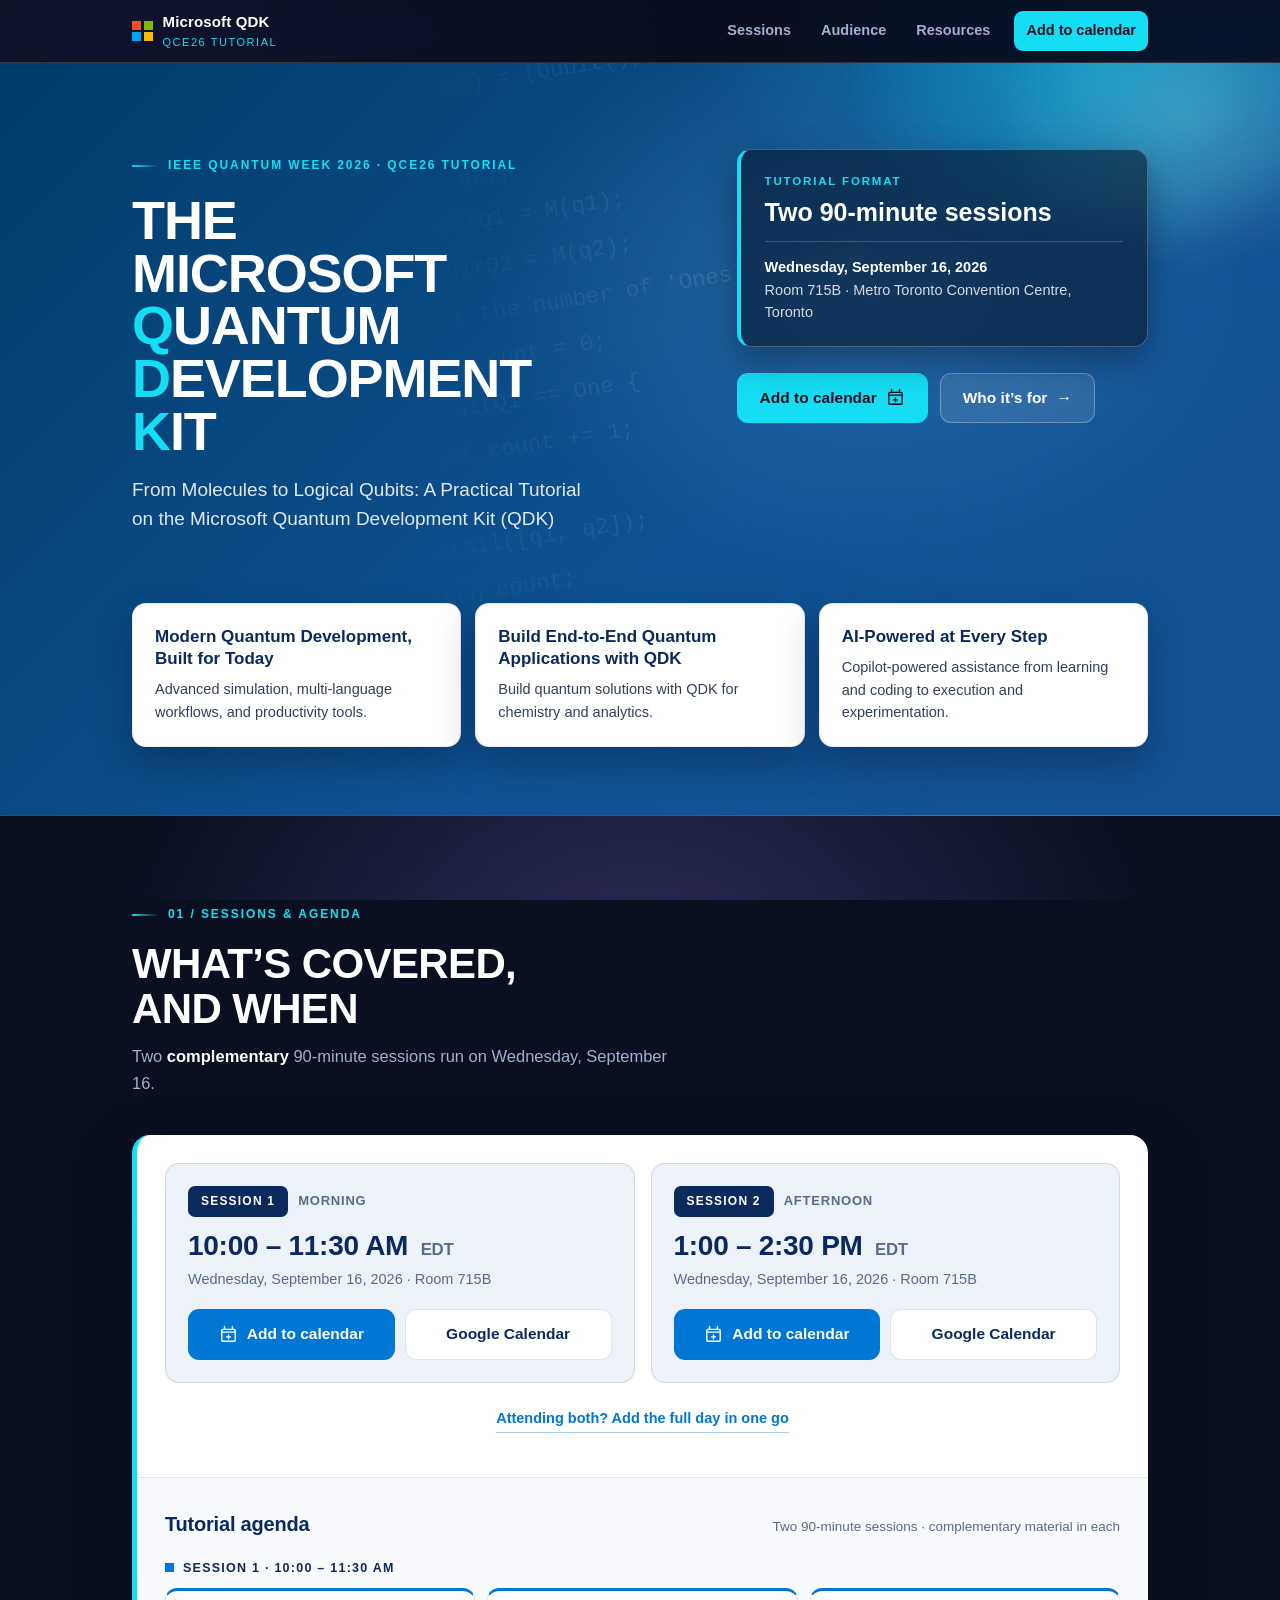
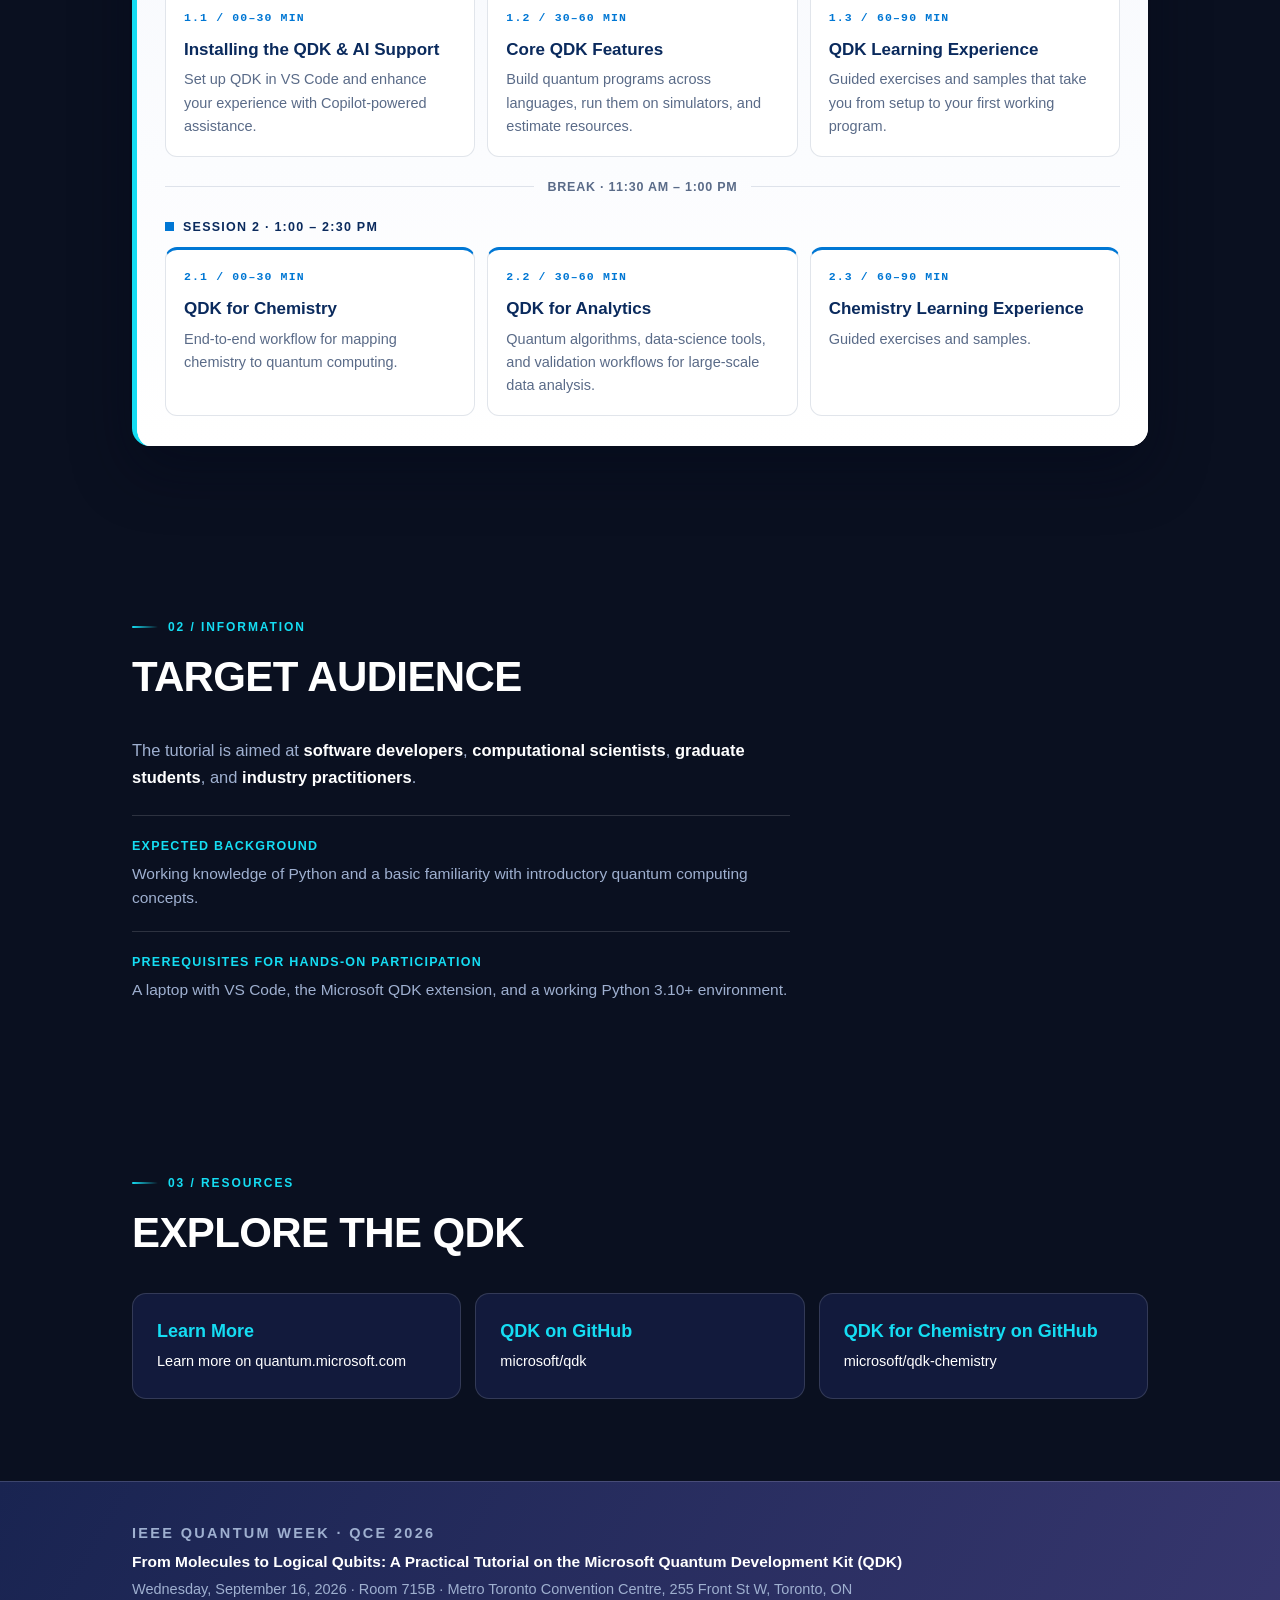
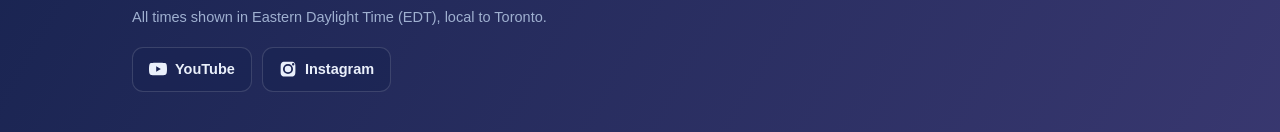
==== commit 92dad36d: "Swap resource card colours: cyan headings, white body text Co-authored-by: Copilot App <223556219+Co" ====
--- a/index.html
+++ b/index.html
@@ -497,11 +497,11 @@
     margin: 0;
     font-family: var(--font-display);
     font-size: 18px; font-weight: 700; line-height: 1.25;
-    color: var(--white);
+    color: var(--cyan);
   }
   .resource p {
     margin: 0;
-    font-size: 14.5px; line-height: 1.5; color: var(--cyan);
+    font-size: 14.5px; line-height: 1.5; color: var(--white);
     overflow-wrap: anywhere;
   }
 
